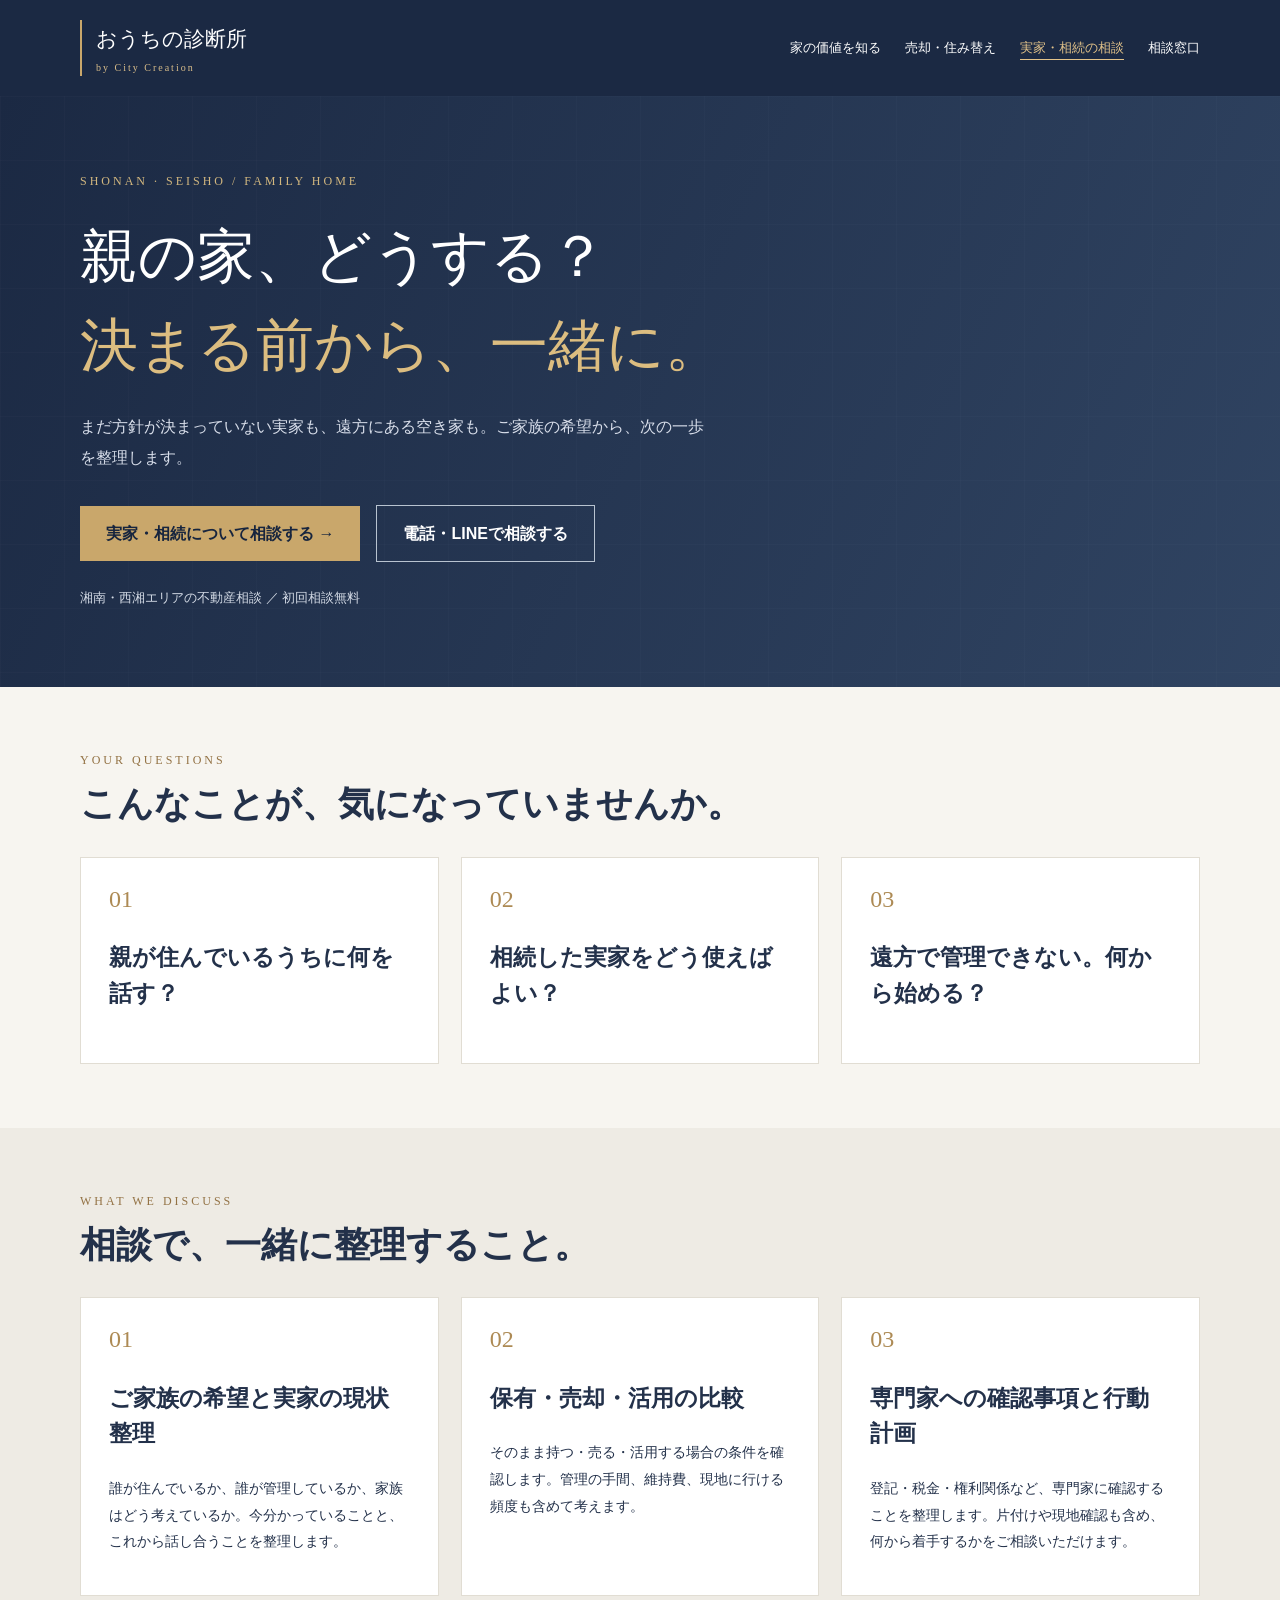
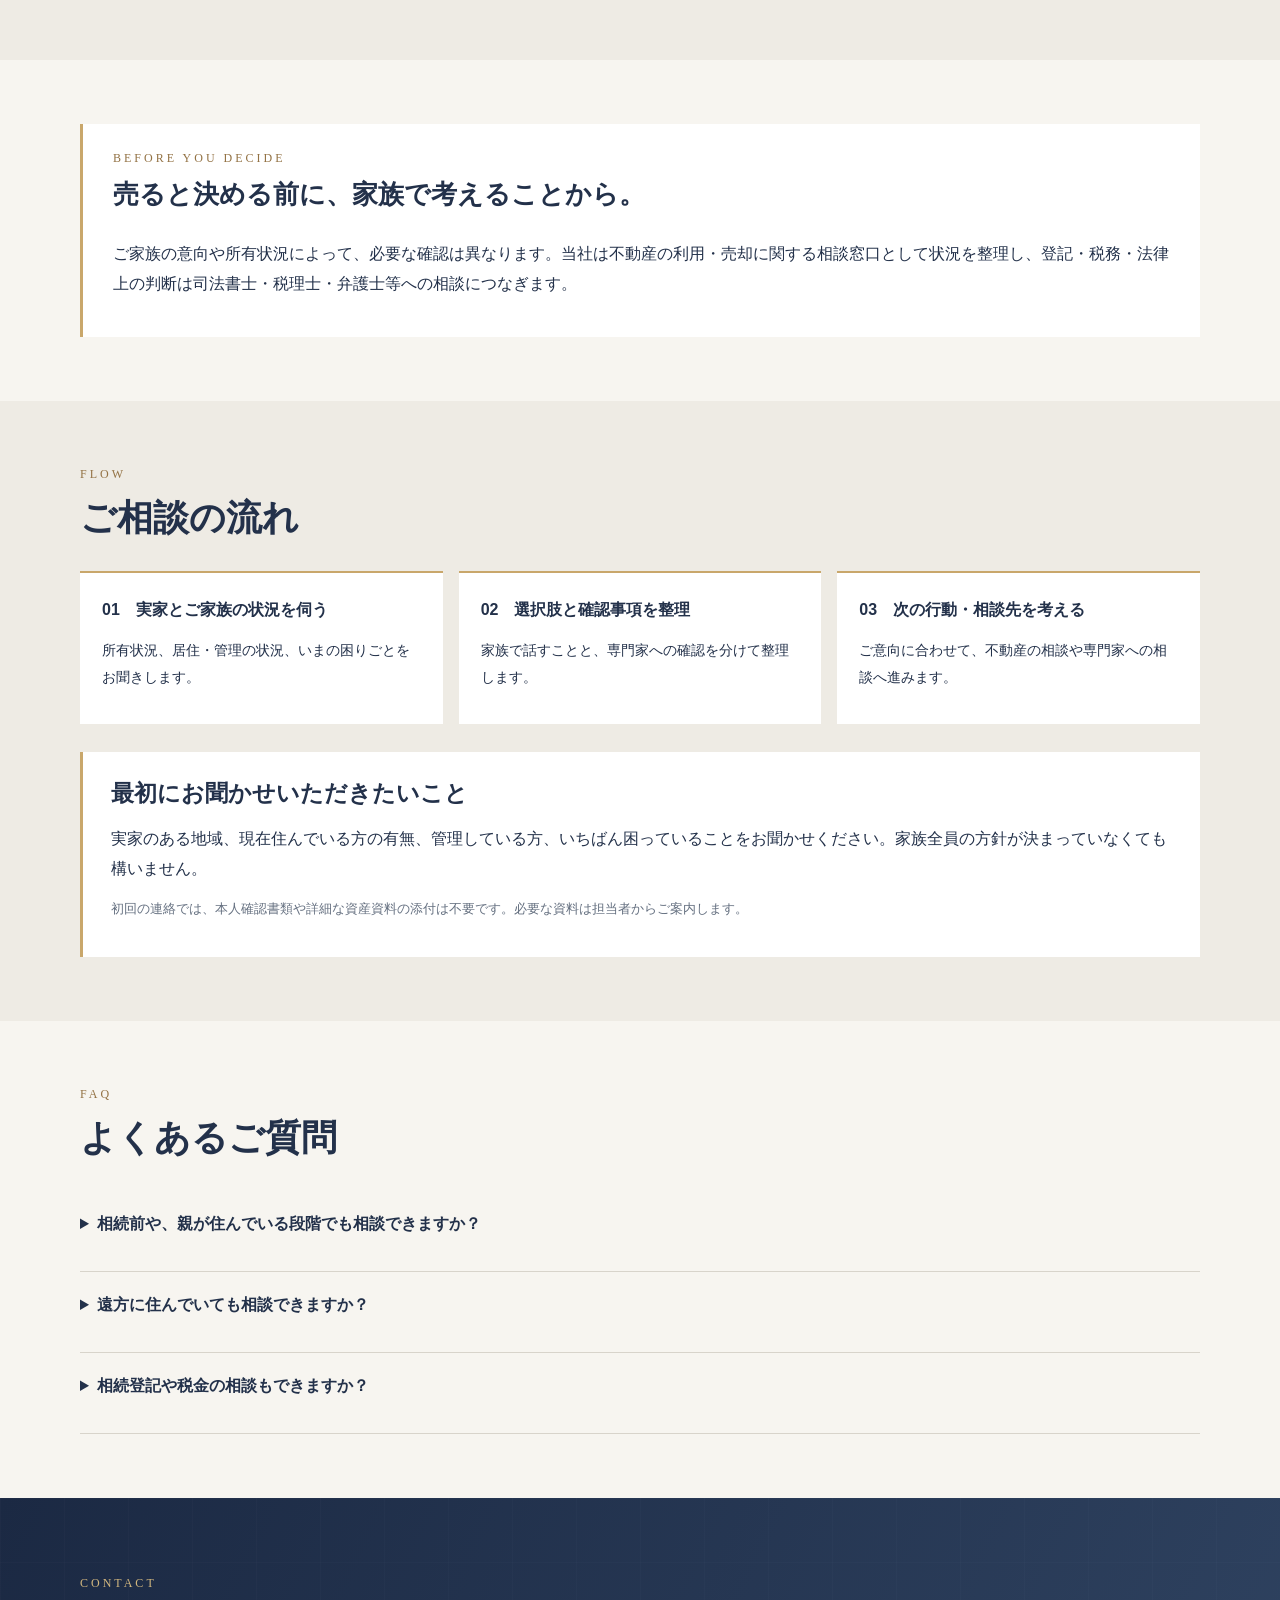
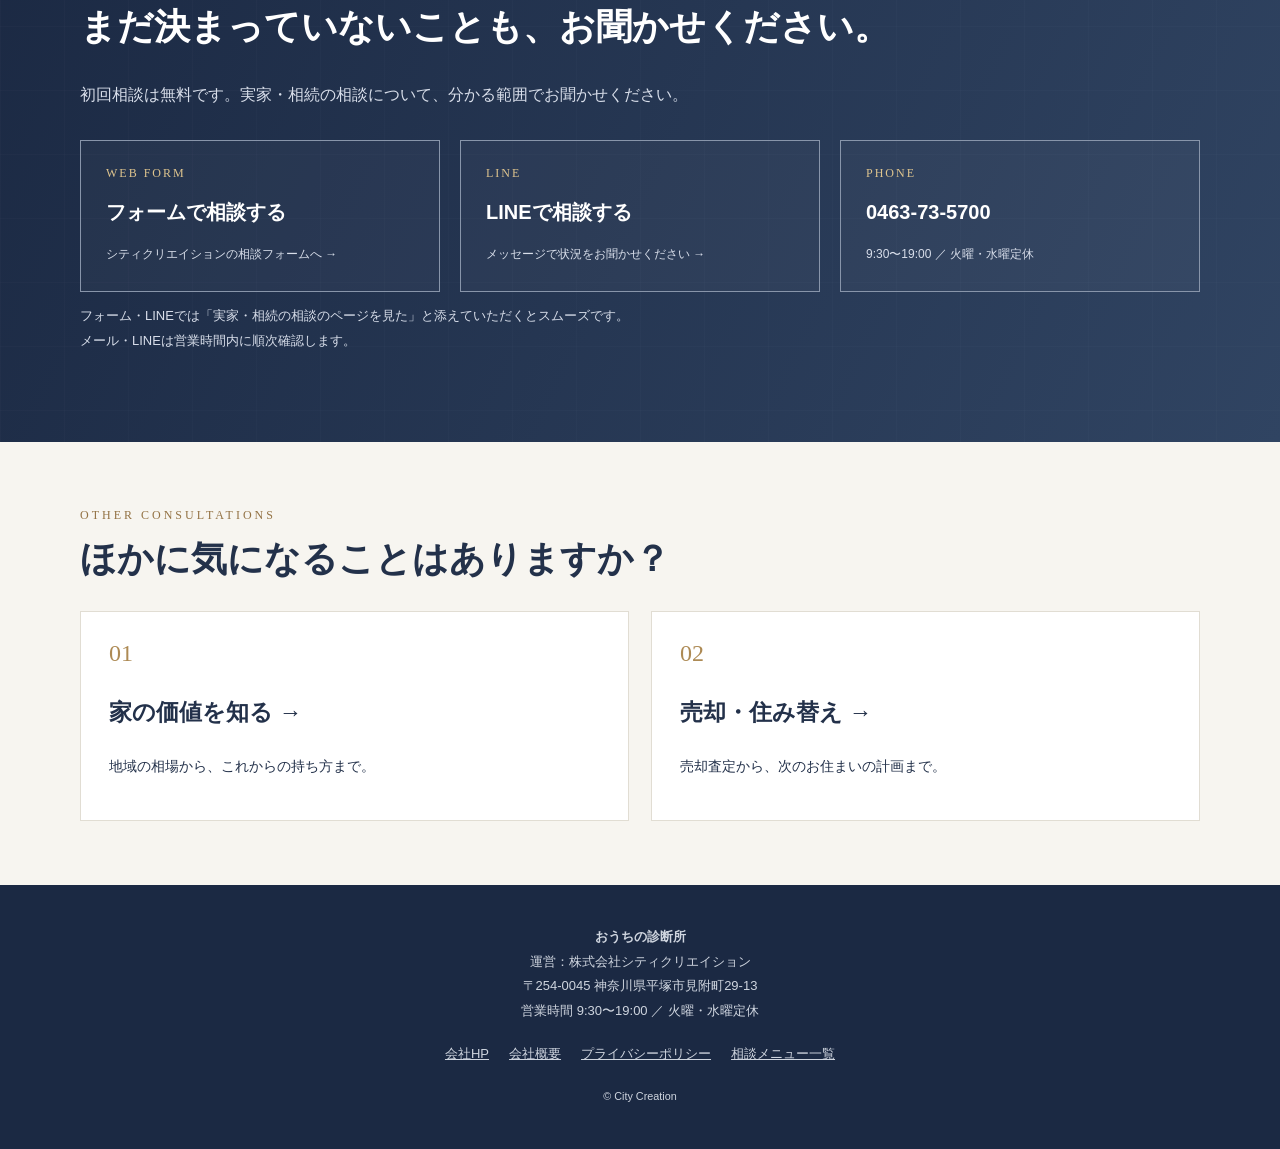
==== family.html @ e23c4dbf "おうちの診断所へ更新：3カテゴリとバナーを追加 トップを総合相談窓口へ変更し、家の価値・売却・実家相談のページを追加。旧売却ページと査定フォームはsale-consultation.htmlに保持し、" ====
<!doctype html><html lang="ja"><head><meta charset="utf-8"><meta name="viewport" content="width=device-width,initial-scale=1"><meta name="description" content="親の家・相続した実家・空き家の相談窓口。売るか決まっていない段階から、家族の希望と次の一歩を整理します。"><meta name="theme-color" content="#1b2943"><title>実家・相続の相談｜おうちの診断所・シティクリエイション</title><link rel="stylesheet" href="style.css"><link rel="stylesheet" href="public.css"><link rel="canonical" href="https://citycreationnet-cloud.github.io/ouchi-shindan/family.html"></head><body><a class="skip" href="#main">本文へ移動</a><header><a class="brand" href="index.html">おうちの診断所<small>by City Creation</small></a><nav aria-label="診断・相談メニュー"><a href="value.html" >家の価値を知る</a><a href="sell.html" >売却・住み替え</a><a href="family.html" aria-current="page">実家・相続の相談</a><a href="#contact">相談窓口</a></nav></header><main id="main"><section class="hero"><div class="wrap"><div class="eyebrow">SHONAN · SEISHO / FAMILY HOME</div><h1>親の家、どうする？<br><span class="gold">決まる前から、一緒に。</span></h1><p>まだ方針が決まっていない実家も、遠方にある空き家も。ご家族の希望から、次の一歩を整理します。</p><div class="actions"><a class="button" href="https://www.city-c.net/contact/">実家・相続について相談する →</a><a class="button outline" href="#contact">電話・LINEで相談する</a></div><div class="hero-note">湘南・西湘エリアの不動産相談 ／ 初回相談無料</div></div></section><section class="section"><div class="wrap"><div class="eyebrow">YOUR QUESTIONS</div><h2>こんなことが、気になっていませんか。</h2><div class="grid"><div class="card"><span class="num">01</span><h3>親が住んでいるうちに何を話す？</h3></div><div class="card"><span class="num">02</span><h3>相続した実家をどう使えばよい？</h3></div><div class="card"><span class="num">03</span><h3>遠方で管理できない。何から始める？</h3></div></div></div></section><section class="section soft"><div class="wrap"><div class="eyebrow">WHAT WE DISCUSS</div><h2>相談で、一緒に整理すること。</h2><div class="grid"><div class="card"><span class="num">01</span><h3>ご家族の希望と実家の現状整理</h3><p>誰が住んでいるか、誰が管理しているか、家族はどう考えているか。今分かっていることと、これから話し合うことを整理します。</p></div><div class="card"><span class="num">02</span><h3>保有・売却・活用の比較</h3><p>そのまま持つ・売る・活用する場合の条件を確認します。管理の手間、維持費、現地に行ける頻度も含めて考えます。</p></div><div class="card"><span class="num">03</span><h3>専門家への確認事項と行動計画</h3><p>登記・税金・権利関係など、専門家に確認することを整理します。片付けや現地確認も含め、何から着手するかをご相談いただけます。</p></div></div></div></section><section class="section"><div class="wrap"><div class="plan"><div class="eyebrow">BEFORE YOU DECIDE</div><h2>売ると決める前に、家族で考えることから。</h2><p>ご家族の意向や所有状況によって、必要な確認は異なります。当社は不動産の利用・売却に関する相談窓口として状況を整理し、登記・税務・法律上の判断は司法書士・税理士・弁護士等への相談につなぎます。</p></div></div></section><section class="section soft"><div class="wrap"><div class="eyebrow">FLOW</div><h2>ご相談の流れ</h2><div class="flow"><div><strong>01　実家とご家族の状況を伺う</strong><p>所有状況、居住・管理の状況、いまの困りごとをお聞きします。</p></div><div><strong>02　選択肢と確認事項を整理</strong><p>家族で話すことと、専門家への確認を分けて整理します。</p></div><div><strong>03　次の行動・相談先を考える</strong><p>ご意向に合わせて、不動産の相談や専門家への相談へ進みます。</p></div></div><div class="prepare"><h3>最初にお聞かせいただきたいこと</h3><p>実家のある地域、現在住んでいる方の有無、管理している方、いちばん困っていることをお聞かせください。家族全員の方針が決まっていなくても構いません。</p><p class="caption">初回の連絡では、本人確認書類や詳細な資産資料の添付は不要です。必要な資料は担当者からご案内します。</p></div></div></section><section class="section faq"><div class="wrap"><div class="eyebrow">FAQ</div><h2>よくあるご質問</h2><details><summary>相続前や、親が住んでいる段階でも相談できますか？</summary><p>はい。将来の住まい方や管理について、ご家族で話し合うための相談も承っています。</p></details><details><summary>遠方に住んでいても相談できますか？</summary><p>まずはフォーム・電話・LINEから状況をお知らせください。現地確認が必要な場合は、その方法や日程を個別に相談します。</p></details><details><summary>相続登記や税金の相談もできますか？</summary><p>お困りごとをお聞きし、必要な専門家への相談事項を整理します。登記申請・税務申告・法律上の判断などは、各専門家が担当します。専門家への依頼費用は別途確認します。</p></details></div></section><section class="section hero" id="contact"><div class="wrap"><div class="eyebrow">CONTACT</div><h2>まだ決まっていないことも、お聞かせください。</h2><p>初回相談は無料です。実家・相続の相談について、分かる範囲でお聞かせください。</p><div class="contact-grid"><a class="contact-card" href="https://www.city-c.net/contact/"><span>WEB FORM</span><strong>フォームで相談する</strong><small>シティクリエイションの相談フォームへ →</small></a><a class="contact-card" href="https://lin.ee/873AqsI"><span>LINE</span><strong>LINEで相談する</strong><small>メッセージで状況をお聞かせください →</small></a><a class="contact-card" href="tel:0463735700"><span>PHONE</span><strong>0463-73-5700</strong><small>9:30〜19:00 ／ 火曜・水曜定休</small></a></div><p class="contact-note">フォーム・LINEでは「実家・相続の相談のページを見た」と添えていただくとスムーズです。<br>メール・LINEは営業時間内に順次確認します。</p></div></section><section class="section"><div class="wrap"><div class="eyebrow">OTHER CONSULTATIONS</div><h2>ほかに気になることはありますか？</h2><div class="related-grid"><a class="card related" href="value.html"><span class="num">01</span><h3>家の価値を知る →</h3><p>地域の相場から、これからの持ち方まで。</p></a><a class="card related" href="sell.html"><span class="num">02</span><h3>売却・住み替え →</h3><p>売却査定から、次のお住まいの計画まで。</p></a></div></div></section></main><footer><strong>おうちの診断所</strong><br>運営：株式会社シティクリエイション<br>〒254-0045 神奈川県平塚市見附町29-13<br>営業時間 9:30〜19:00 ／ 火曜・水曜定休<p><a href="https://www.city-c.net/">会社HP</a><a href="https://www.city-c.net/company/">会社概要</a><a href="https://www.city-c.net/privacy/">プライバシーポリシー</a><a href="index.html">相談メニュー一覧</a></p><small>© City Creation</small></footer></body></html>
---- style.css ----
:root{--navy:#1b2943;--gold:#c9a76b;--paper:#f7f5f0;--ink:#23314a;--muted:#627083}*{box-sizing:border-box}body{margin:0;background:var(--paper);color:var(--ink);font:16px/1.9 'Yu Gothic',Meiryo,sans-serif}a{color:inherit}h1,h2,h3,.brand{font-family:'Yu Mincho','Hiragino Mincho ProN',serif}h1,h2,h3{line-height:1.55}h1{font-size:clamp(30px,4.5vw,58px);font-weight:500;margin:22px 0}h2{font-size:clamp(25px,3vw,36px);margin:8px 0 24px}h3{font-size:23px}p{margin:12px 0}.review{background:#ece5d7;color:#514632;text-align:center;padding:7px 16px;font-size:12px}header{background:var(--navy);color:white;padding:20px max(24px,calc((100% - 1120px)/2));display:flex;justify-content:space-between;align-items:center;gap:22px}header a{text-decoration:none}.brand{border-left:2px solid var(--gold);padding-left:14px;font-size:21px;white-space:nowrap}.brand small{display:block;font:10px/1.6 Georgia;letter-spacing:2px;color:#d9bd8a}nav{display:flex;gap:24px;font-size:13px;flex-wrap:wrap}nav a[aria-current=page]{color:#e3c38a;text-decoration:underline;text-underline-offset:7px}.wrap{width:min(1120px,calc(100% - 48px));margin:auto}.section{padding:64px 0}.eyebrow{font:12px/1.5 Georgia,serif;letter-spacing:3px;color:#937244}.hero{background:linear-gradient(115deg,#1b2943,#304462);color:white;position:relative;overflow:hidden;padding:76px 0}.hero:before{content:'';position:absolute;inset:0;background-image:linear-gradient(#ffffff04 1px,transparent 1px),linear-gradient(90deg,#ffffff04 1px,transparent 1px);background-size:64px 64px;pointer-events:none}.hero .wrap{position:relative}.hero .eyebrow{color:#d2b77f}.hero p{max-width:630px;color:#d8deea}.gold{color:#dcbd80}.button{display:inline-block;padding:14px 26px;background:var(--gold);color:#17253e;text-decoration:none;font-weight:700;margin-top:20px;line-height:1.7}.button.outline{background:transparent;border:1px solid #b8c3d0;color:inherit}.grid{display:grid;grid-template-columns:repeat(3,minmax(0,1fr));gap:22px}.banner{display:block;transition:transform .2s,box-shadow .2s}.banner:hover{transform:translateY(-4px);box-shadow:0 15px 30px #18243a24}.banner img{display:block;width:100%;height:auto}.center{text-align:center}.muted{color:var(--muted)}.card{background:white;border:1px solid #e1ddd3;padding:28px}.card .num{font:24px Georgia;color:#ad8a54}.card p{font-size:14px}.soft{background:#eeebe4}.placeholder{border:1px dashed #b9c0ca;background:#fafafa;padding:22px;text-align:center;color:#6e7787;font-size:13px}.placement{border:1px solid #ddd5c6;background:white;padding:30px;margin-top:30px}.placement .grid{gap:18px}.caption{font-size:13px;color:#657080}.textlink{display:inline-block;margin-top:20px;text-underline-offset:5px}.flow{display:grid;grid-template-columns:repeat(3,1fr);gap:16px}.flow div{padding:22px;border-top:2px solid var(--gold);background:white}.flow strong{display:block}.plan{border-left:3px solid var(--gold);padding:25px 30px;background:white;max-width:850px}.badge{display:inline-block;font-size:12px;background:#ece4d4;color:#6e5531;padding:4px 12px}.map{display:flex;align-items:center;gap:18px;flex-wrap:wrap}.map>div{padding:20px;border:1px solid #d7cbb9;background:white}.map .dest{flex:1;min-width:230px}.map a{display:block}.faq details{border-bottom:1px solid #d8d4cb;padding:18px 0}.faq summary{cursor:pointer;font-weight:700}.faq p{font-size:14px}footer{background:var(--navy);color:#cfd5df;padding:40px 24px;font-size:13px;text-align:center}footer a{margin:0 10px}a:focus-visible,summary:focus-visible{outline:3px solid #b57b22;outline-offset:5px}.tools{display:flex;gap:12px;flex-wrap:wrap;margin:18px 0}.tools a{padding:7px 14px;background:white;border:1px solid #c8bea9;font-size:13px}.back{font-size:13px;padding:16px 0} @media(max-width:760px){header{align-items:flex-start;flex-direction:column;padding:18px 22px;gap:14px}nav{gap:14px;font-size:12px}.wrap{width:calc(100% - 36px)}.hero{padding:45px 0}.grid,.flow{grid-template-columns:1fr}.section{padding:42px 0}.placement{padding:14px}.grid{gap:16px}.card{padding:24px}h1{font-size:28px}.button{width:100%;text-align:center}.review{font-size:11px}.map{display:block}.map>div{margin:12px 0}.map>span{display:block;text-align:center;transform:rotate(90deg)}}
---- public.css ----
.skip{position:absolute;top:-100px;left:12px;z-index:10;background:white;padding:10px}.skip:focus{top:8px}.actions{display:flex;align-items:center;gap:16px;flex-wrap:wrap}.hero-note{margin-top:24px;font-size:13px;color:#d3dae5}.contact-grid{display:grid;grid-template-columns:repeat(3,minmax(0,1fr));gap:20px;margin-top:30px}.contact-card{padding:25px;border:1px solid #8895aa;text-decoration:none;display:flex;flex-direction:column;gap:12px;background:#ffffff08}.contact-card:hover{background:#ffffff14}.contact-card span{font:12px Georgia;letter-spacing:2px;color:#dec48e}.contact-card strong{font-size:20px;color:white}.contact-card small{font-size:12px;color:#d8deea}.hero .contact-note{max-width:none;font-size:13px}.related-grid{display:grid;grid-template-columns:repeat(2,minmax(0,1fr));gap:22px}.related{text-decoration:none}.related:hover{border-color:#b18b4d}.prepare{margin-top:28px;padding:24px 28px;background:white;border-left:3px solid var(--gold)}.prepare h3{margin:0}.plan{max-width:none}.plan h2{font-size:26px}.flow p{font-size:14px}html{scroll-behavior:smooth}section[id]{scroll-margin-top:20px}summary{min-height:44px}footer a{display:inline-block;margin:6px 10px}@media(max-width:760px){.contact-grid,.related-grid{grid-template-columns:1fr}.actions{gap:0;width:100%}.actions .textlink{margin-top:20px}.contact-card{padding:22px}.hero h1{font-size:clamp(23px,7.1vw,28px)}.plan{padding:22px}.plan h2{font-size:23px}nav{row-gap:12px}}@media(prefers-reduced-motion:reduce){html{scroll-behavior:auto}.banner{transition:none}}
/* 横長バナーは１列で可読性を確保 */
#services .grid{grid-template-columns:1fr;gap:24px}#services .banner{max-width:1120px}
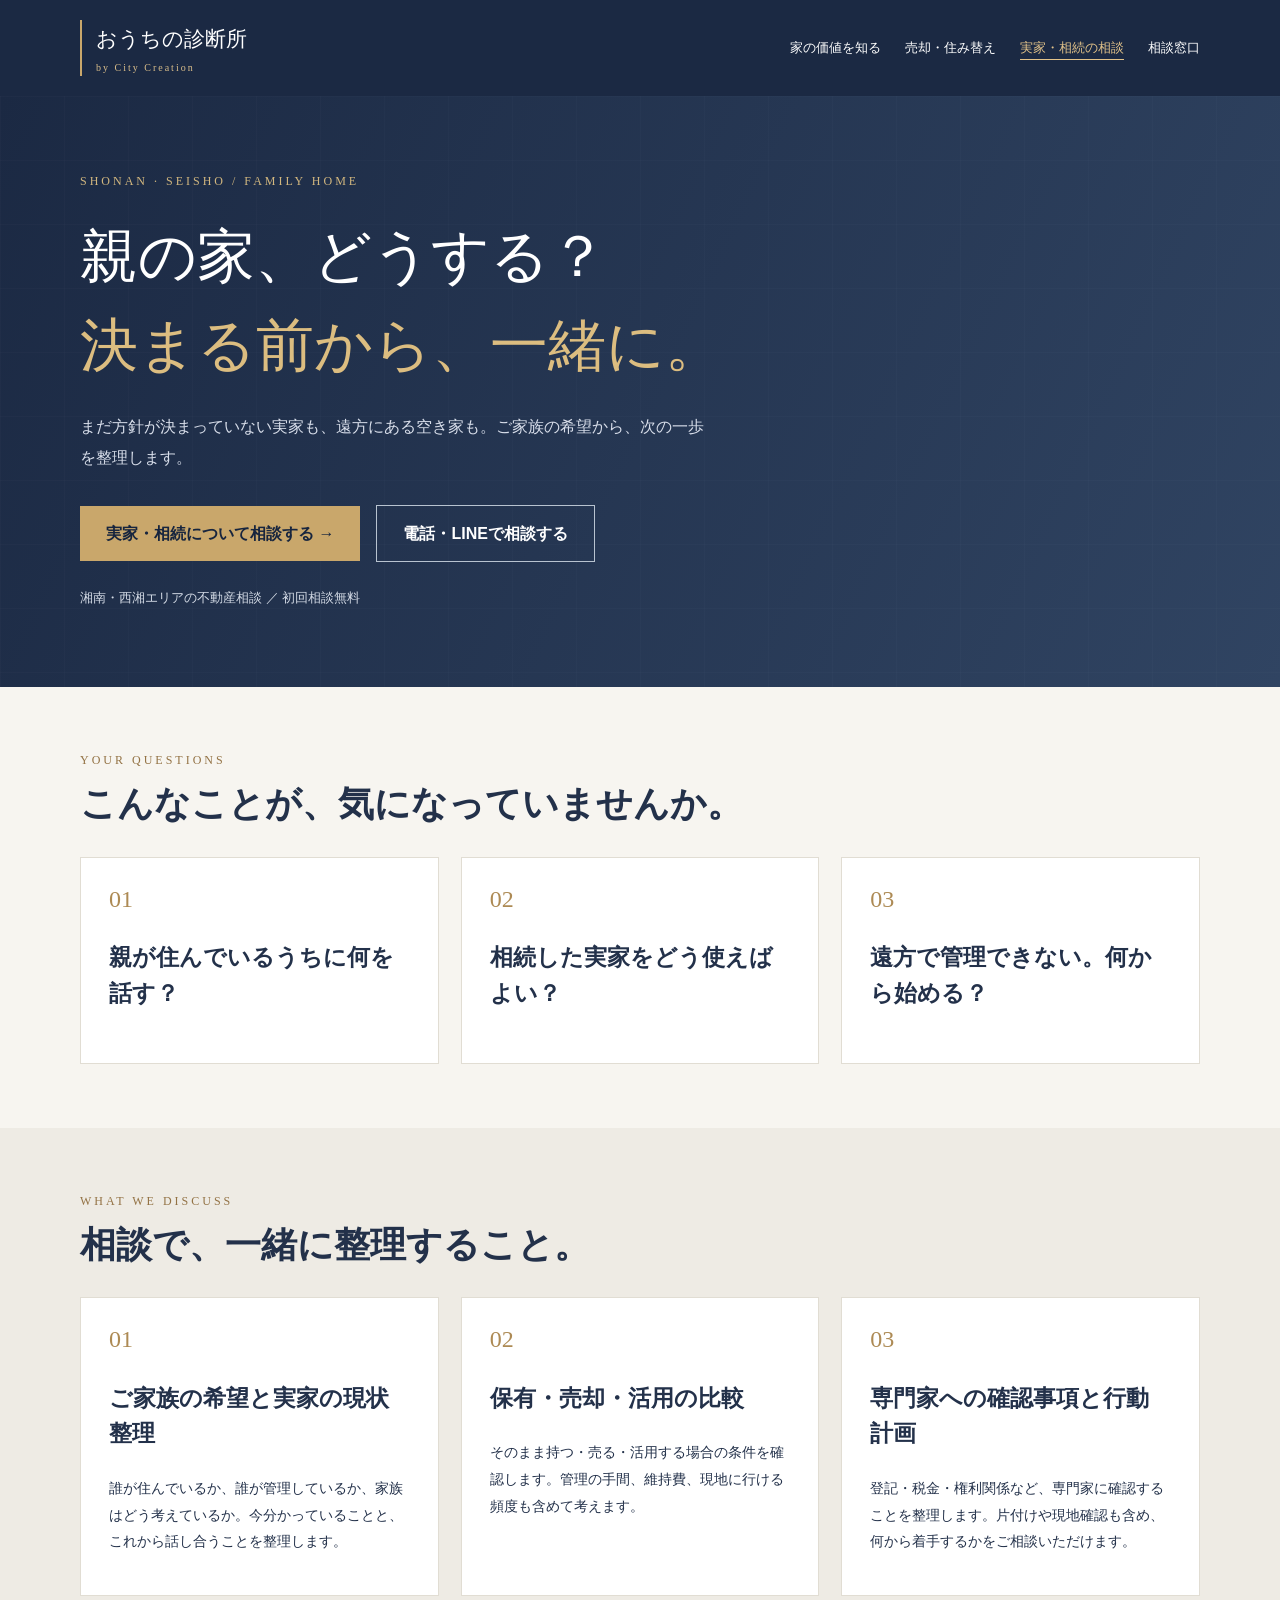
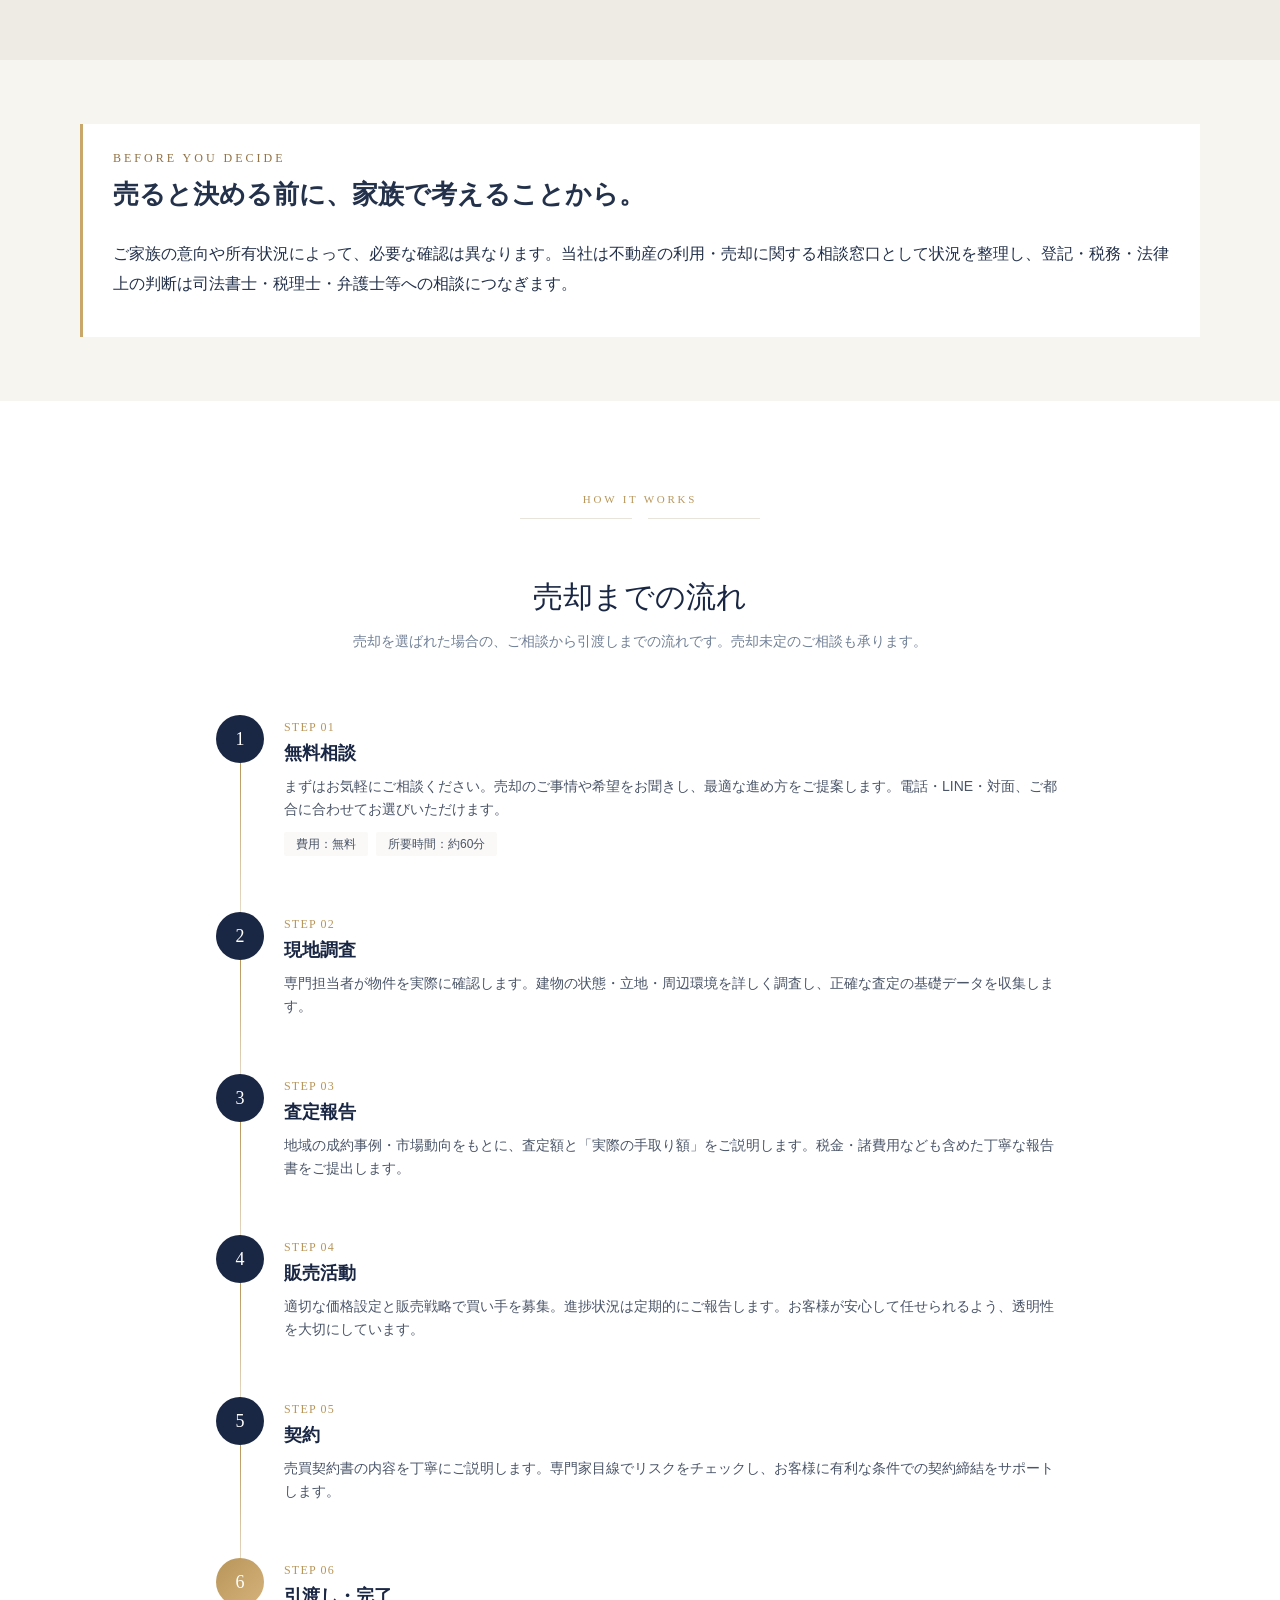
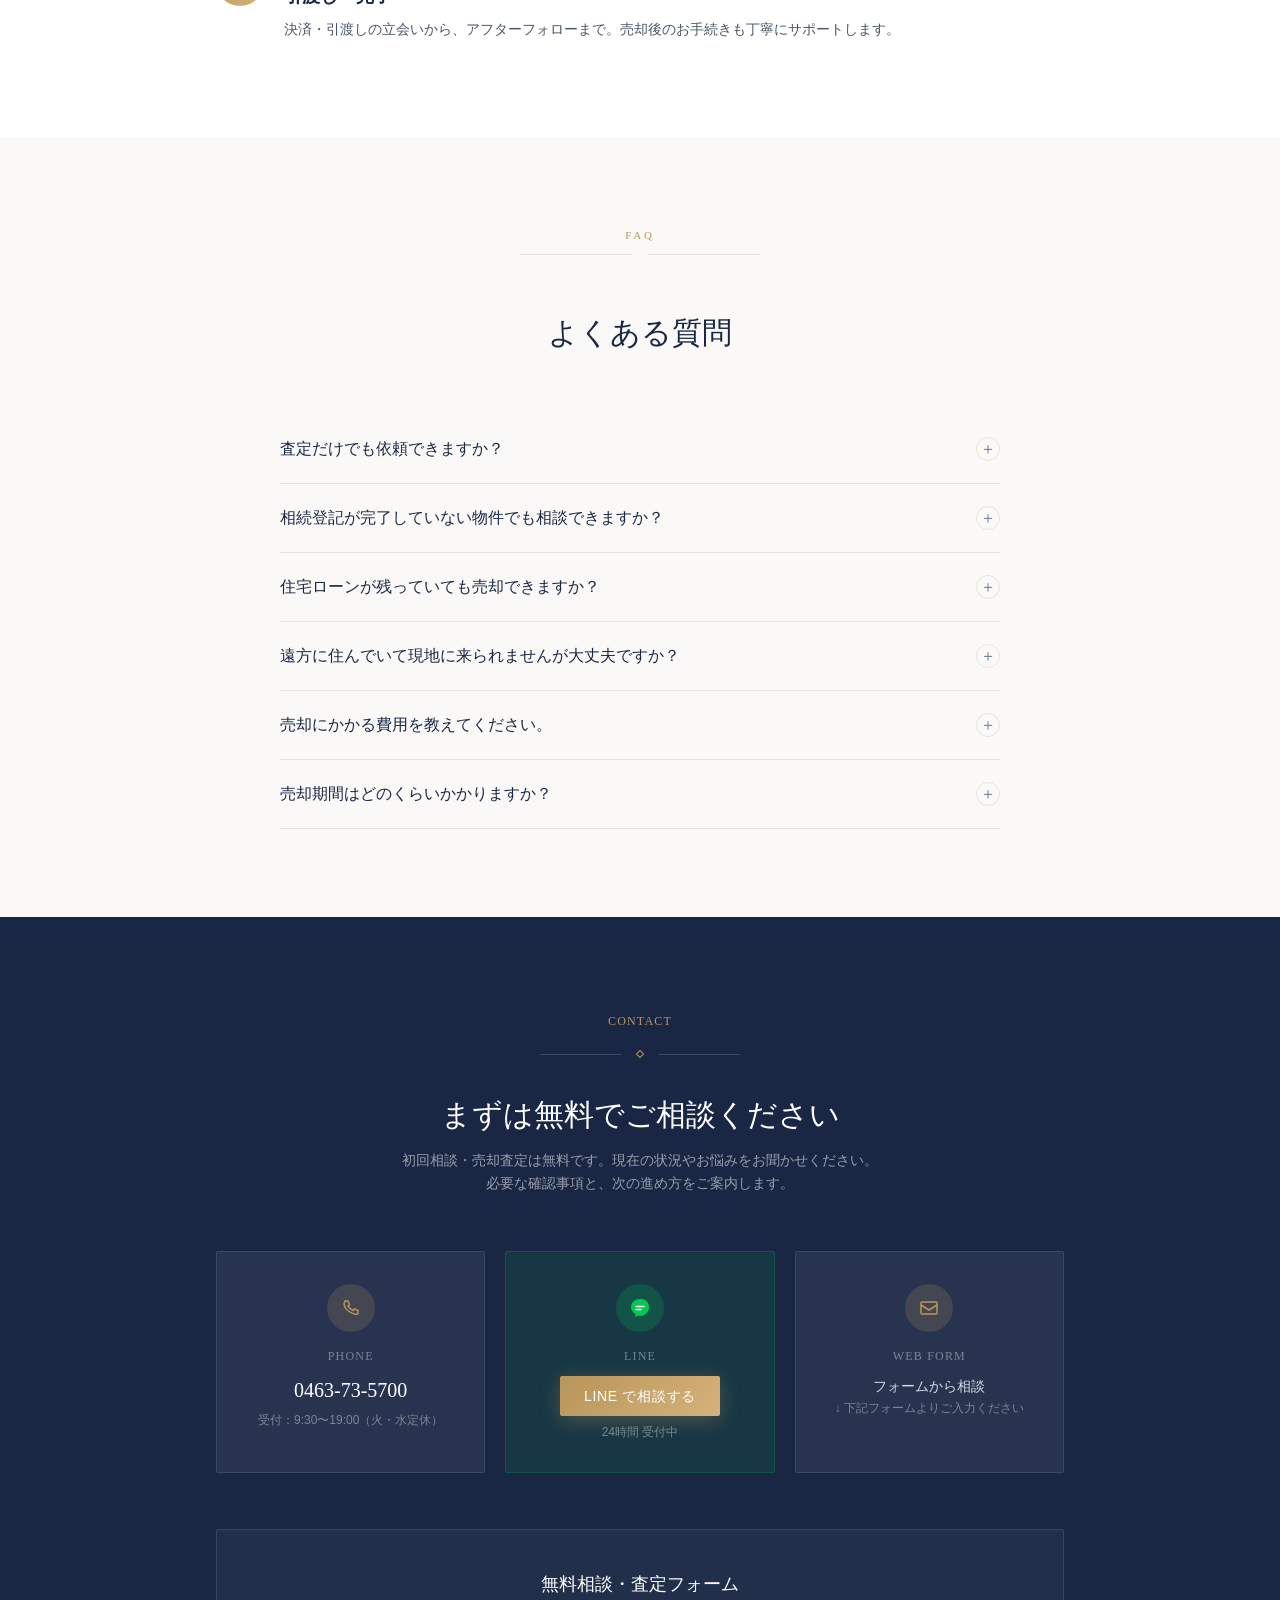
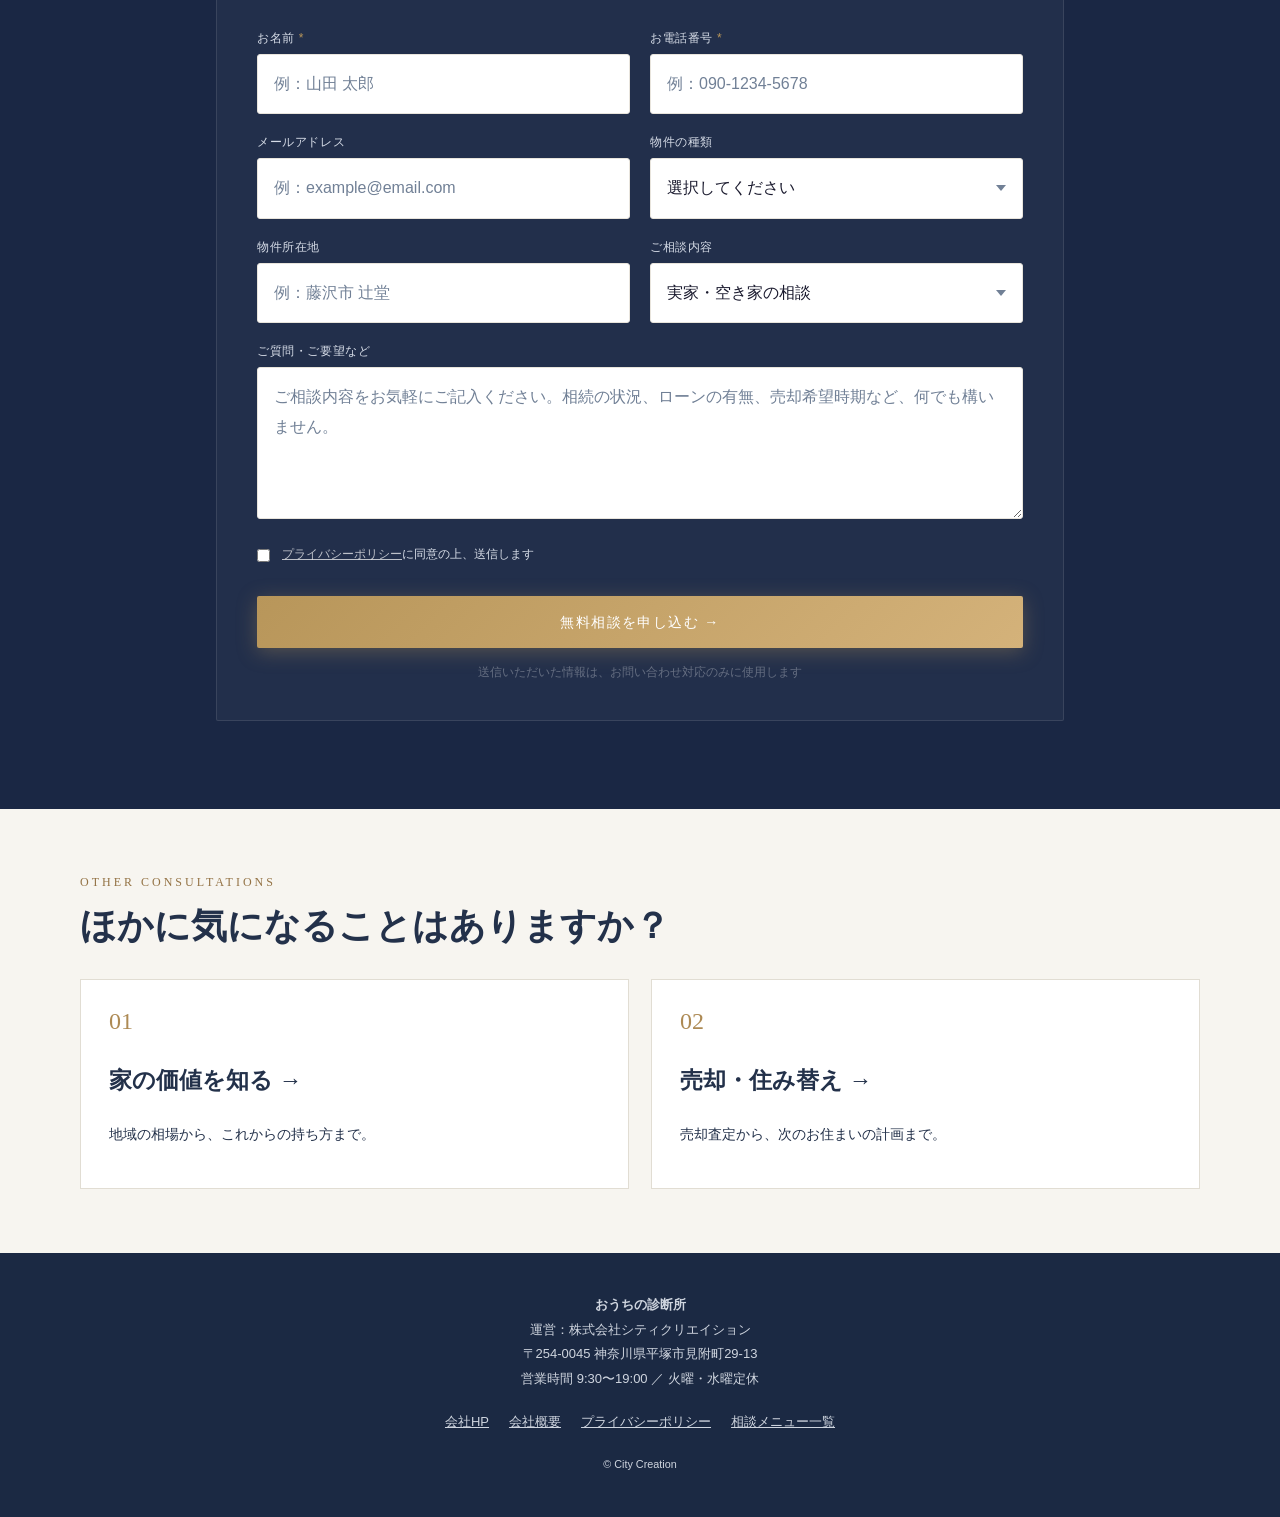
==== commit 97338951: "全ページに動きを追加し、3カテゴリに売却フローと相談フォームを設置" ====
--- a/family.html
+++ b/family.html
@@ -1 +1,290 @@
-<!doctype html><html lang="ja"><head><meta charset="utf-8"><meta name="viewport" content="width=device-width,initial-scale=1"><meta name="description" content="親の家・相続した実家・空き家の相談窓口。売るか決まっていない段階から、家族の希望と次の一歩を整理します。"><meta name="theme-color" content="#1b2943"><title>実家・相続の相談｜おうちの診断所・シティクリエイション</title><link rel="stylesheet" href="style.css"><link rel="stylesheet" href="public.css"><link rel="canonical" href="https://citycreationnet-cloud.github.io/ouchi-shindan/family.html"></head><body><a class="skip" href="#main">本文へ移動</a><header><a class="brand" href="index.html">おうちの診断所<small>by City Creation</small></a><nav aria-label="診断・相談メニュー"><a href="value.html" >家の価値を知る</a><a href="sell.html" >売却・住み替え</a><a href="family.html" aria-current="page">実家・相続の相談</a><a href="#contact">相談窓口</a></nav></header><main id="main"><section class="hero"><div class="wrap"><div class="eyebrow">SHONAN · SEISHO / FAMILY HOME</div><h1>親の家、どうする？<br><span class="gold">決まる前から、一緒に。</span></h1><p>まだ方針が決まっていない実家も、遠方にある空き家も。ご家族の希望から、次の一歩を整理します。</p><div class="actions"><a class="button" href="https://www.city-c.net/contact/">実家・相続について相談する →</a><a class="button outline" href="#contact">電話・LINEで相談する</a></div><div class="hero-note">湘南・西湘エリアの不動産相談 ／ 初回相談無料</div></div></section><section class="section"><div class="wrap"><div class="eyebrow">YOUR QUESTIONS</div><h2>こんなことが、気になっていませんか。</h2><div class="grid"><div class="card"><span class="num">01</span><h3>親が住んでいるうちに何を話す？</h3></div><div class="card"><span class="num">02</span><h3>相続した実家をどう使えばよい？</h3></div><div class="card"><span class="num">03</span><h3>遠方で管理できない。何から始める？</h3></div></div></div></section><section class="section soft"><div class="wrap"><div class="eyebrow">WHAT WE DISCUSS</div><h2>相談で、一緒に整理すること。</h2><div class="grid"><div class="card"><span class="num">01</span><h3>ご家族の希望と実家の現状整理</h3><p>誰が住んでいるか、誰が管理しているか、家族はどう考えているか。今分かっていることと、これから話し合うことを整理します。</p></div><div class="card"><span class="num">02</span><h3>保有・売却・活用の比較</h3><p>そのまま持つ・売る・活用する場合の条件を確認します。管理の手間、維持費、現地に行ける頻度も含めて考えます。</p></div><div class="card"><span class="num">03</span><h3>専門家への確認事項と行動計画</h3><p>登記・税金・権利関係など、専門家に確認することを整理します。片付けや現地確認も含め、何から着手するかをご相談いただけます。</p></div></div></div></section><section class="section"><div class="wrap"><div class="plan"><div class="eyebrow">BEFORE YOU DECIDE</div><h2>売ると決める前に、家族で考えることから。</h2><p>ご家族の意向や所有状況によって、必要な確認は異なります。当社は不動産の利用・売却に関する相談窓口として状況を整理し、登記・税務・法律上の判断は司法書士・税理士・弁護士等への相談につなぎます。</p></div></div></section><section class="section soft"><div class="wrap"><div class="eyebrow">FLOW</div><h2>ご相談の流れ</h2><div class="flow"><div><strong>01　実家とご家族の状況を伺う</strong><p>所有状況、居住・管理の状況、いまの困りごとをお聞きします。</p></div><div><strong>02　選択肢と確認事項を整理</strong><p>家族で話すことと、専門家への確認を分けて整理します。</p></div><div><strong>03　次の行動・相談先を考える</strong><p>ご意向に合わせて、不動産の相談や専門家への相談へ進みます。</p></div></div><div class="prepare"><h3>最初にお聞かせいただきたいこと</h3><p>実家のある地域、現在住んでいる方の有無、管理している方、いちばん困っていることをお聞かせください。家族全員の方針が決まっていなくても構いません。</p><p class="caption">初回の連絡では、本人確認書類や詳細な資産資料の添付は不要です。必要な資料は担当者からご案内します。</p></div></div></section><section class="section faq"><div class="wrap"><div class="eyebrow">FAQ</div><h2>よくあるご質問</h2><details><summary>相続前や、親が住んでいる段階でも相談できますか？</summary><p>はい。将来の住まい方や管理について、ご家族で話し合うための相談も承っています。</p></details><details><summary>遠方に住んでいても相談できますか？</summary><p>まずはフォーム・電話・LINEから状況をお知らせください。現地確認が必要な場合は、その方法や日程を個別に相談します。</p></details><details><summary>相続登記や税金の相談もできますか？</summary><p>お困りごとをお聞きし、必要な専門家への相談事項を整理します。登記申請・税務申告・法律上の判断などは、各専門家が担当します。専門家への依頼費用は別途確認します。</p></details></div></section><section class="section hero" id="contact"><div class="wrap"><div class="eyebrow">CONTACT</div><h2>まだ決まっていないことも、お聞かせください。</h2><p>初回相談は無料です。実家・相続の相談について、分かる範囲でお聞かせください。</p><div class="contact-grid"><a class="contact-card" href="https://www.city-c.net/contact/"><span>WEB FORM</span><strong>フォームで相談する</strong><small>シティクリエイションの相談フォームへ →</small></a><a class="contact-card" href="https://lin.ee/873AqsI"><span>LINE</span><strong>LINEで相談する</strong><small>メッセージで状況をお聞かせください →</small></a><a class="contact-card" href="tel:0463735700"><span>PHONE</span><strong>0463-73-5700</strong><small>9:30〜19:00 ／ 火曜・水曜定休</small></a></div><p class="contact-note">フォーム・LINEでは「実家・相続の相談のページを見た」と添えていただくとスムーズです。<br>メール・LINEは営業時間内に順次確認します。</p></div></section><section class="section"><div class="wrap"><div class="eyebrow">OTHER CONSULTATIONS</div><h2>ほかに気になることはありますか？</h2><div class="related-grid"><a class="card related" href="value.html"><span class="num">01</span><h3>家の価値を知る →</h3><p>地域の相場から、これからの持ち方まで。</p></a><a class="card related" href="sell.html"><span class="num">02</span><h3>売却・住み替え →</h3><p>売却査定から、次のお住まいの計画まで。</p></a></div></div></section></main><footer><strong>おうちの診断所</strong><br>運営：株式会社シティクリエイション<br>〒254-0045 神奈川県平塚市見附町29-13<br>営業時間 9:30〜19:00 ／ 火曜・水曜定休<p><a href="https://www.city-c.net/">会社HP</a><a href="https://www.city-c.net/company/">会社概要</a><a href="https://www.city-c.net/privacy/">プライバシーポリシー</a><a href="index.html">相談メニュー一覧</a></p><small>© City Creation</small></footer></body></html>
+<!doctype html><html lang="ja"><head><meta charset="utf-8"><meta name="viewport" content="width=device-width,initial-scale=1"><meta name="description" content="親の家・相続した実家・空き家の相談窓口。売るか決まっていない段階から、家族の希望と次の一歩を整理します。"><meta name="theme-color" content="#1b2943"><title>実家・相続の相談｜おうちの診断所・シティクリエイション</title><link rel="stylesheet" href="style.css"><link rel="stylesheet" href="public.css"><link rel="canonical" href="https://citycreationnet-cloud.github.io/ouchi-shindan/family.html"><link rel="stylesheet" href="motion.css"><link rel="stylesheet" href="consultation.css"></head><body><a class="skip" href="#main">本文へ移動</a><header><a class="brand" href="index.html">おうちの診断所<small>by City Creation</small></a><nav aria-label="診断・相談メニュー"><a href="value.html" >家の価値を知る</a><a href="sell.html" >売却・住み替え</a><a href="family.html" aria-current="page">実家・相続の相談</a><a href="#contact">相談窓口</a></nav></header><main id="main"><section class="hero"><div class="wrap"><div class="eyebrow">SHONAN · SEISHO / FAMILY HOME</div><h1>親の家、どうする？<br><span class="gold">決まる前から、一緒に。</span></h1><p>まだ方針が決まっていない実家も、遠方にある空き家も。ご家族の希望から、次の一歩を整理します。</p><div class="actions"><a class="button" href="#contact">実家・相続について相談する →</a><a class="button outline" href="#contact">電話・LINEで相談する</a></div><div class="hero-note">湘南・西湘エリアの不動産相談 ／ 初回相談無料</div></div></section><section class="section"><div class="wrap"><div class="eyebrow">YOUR QUESTIONS</div><h2>こんなことが、気になっていませんか。</h2><div class="grid"><div class="card"><span class="num">01</span><h3>親が住んでいるうちに何を話す？</h3></div><div class="card"><span class="num">02</span><h3>相続した実家をどう使えばよい？</h3></div><div class="card"><span class="num">03</span><h3>遠方で管理できない。何から始める？</h3></div></div></div></section><section class="section soft"><div class="wrap"><div class="eyebrow">WHAT WE DISCUSS</div><h2>相談で、一緒に整理すること。</h2><div class="grid"><div class="card"><span class="num">01</span><h3>ご家族の希望と実家の現状整理</h3><p>誰が住んでいるか、誰が管理しているか、家族はどう考えているか。今分かっていることと、これから話し合うことを整理します。</p></div><div class="card"><span class="num">02</span><h3>保有・売却・活用の比較</h3><p>そのまま持つ・売る・活用する場合の条件を確認します。管理の手間、維持費、現地に行ける頻度も含めて考えます。</p></div><div class="card"><span class="num">03</span><h3>専門家への確認事項と行動計画</h3><p>登記・税金・権利関係など、専門家に確認することを整理します。片付けや現地確認も含め、何から着手するかをご相談いただけます。</p></div></div></div></section><section class="section"><div class="wrap"><div class="plan"><div class="eyebrow">BEFORE YOU DECIDE</div><h2>売ると決める前に、家族で考えることから。</h2><p>ご家族の意向や所有状況によって、必要な確認は異なります。当社は不動産の利用・売却に関する相談窓口として状況を整理し、登記・税務・法律上の判断は司法書士・税理士・弁護士等への相談につなぎます。</p></div></div></section><div class="legacy"><section class="section-pad" style="background:white;" id="flow">
+  <div class="max-w-4xl mx-auto px-6">
+    
+    <div class="text-center mb-16 animate-on-scroll">
+      <span class="section-label">HOW IT WORKS</span>
+      <div class="ornament-divider"></div>
+      <h2 class="font-serif text-2xl md:text-3xl" style="color:var(--navy);">売却までの流れ</h2>
+      <p class="text-sm mt-4" style="color:var(--text-light);">売却を選ばれた場合の、ご相談から引渡しまでの流れです。売却未定のご相談も承ります。</p>
+    </div>
+
+    <div class="flex flex-col gap-0">
+      
+      <div class="step-item pb-12 relative animate-on-scroll delay-1 visible">
+        <div class="step-line"></div>
+        <div class="step-num">1</div>
+        <div class="pt-1 pb-2 flex-1">
+          <div class="font-en text-xs tracking-widest mb-1" style="color:var(--gold);">STEP 01</div>
+          <h3 class="font-serif text-lg font-semibold mb-2" style="color:var(--navy);">無料相談</h3>
+          <p class="text-sm leading-relaxed" style="color:var(--text-mid);">まずはお気軽にご相談ください。売却のご事情や希望をお聞きし、最適な進め方をご提案します。電話・LINE・対面、ご都合に合わせてお選びいただけます。</p>
+          <div class="mt-3 flex flex-wrap gap-2">
+            <span class="inline-block text-xs px-3 py-1 rounded-sm" style="background:var(--cream);color:var(--text-mid);">費用：無料</span>
+            <span class="inline-block text-xs px-3 py-1 rounded-sm" style="background:var(--cream);color:var(--text-mid);">所要時間：約60分</span>
+          </div>
+        </div>
+      </div>
+
+      <div class="step-item pb-12 relative animate-on-scroll delay-2 visible">
+        <div class="step-line"></div>
+        <div class="step-num">2</div>
+        <div class="pt-1 pb-2 flex-1">
+          <div class="font-en text-xs tracking-widest mb-1" style="color:var(--gold);">STEP 02</div>
+          <h3 class="font-serif text-lg font-semibold mb-2" style="color:var(--navy);">現地調査</h3>
+          <p class="text-sm leading-relaxed" style="color:var(--text-mid);">専門担当者が物件を実際に確認します。建物の状態・立地・周辺環境を詳しく調査し、正確な査定の基礎データを収集します。</p>
+        </div>
+      </div>
+
+      <div class="step-item pb-12 relative animate-on-scroll delay-3 visible">
+        <div class="step-line"></div>
+        <div class="step-num">3</div>
+        <div class="pt-1 pb-2 flex-1">
+          <div class="font-en text-xs tracking-widest mb-1" style="color:var(--gold);">STEP 03</div>
+          <h3 class="font-serif text-lg font-semibold mb-2" style="color:var(--navy);">査定報告</h3>
+          <p class="text-sm leading-relaxed" style="color:var(--text-mid);">地域の成約事例・市場動向をもとに、査定額と「実際の手取り額」をご説明します。税金・諸費用なども含めた丁寧な報告書をご提出します。</p>
+        </div>
+      </div>
+
+      <div class="step-item pb-12 relative animate-on-scroll delay-4 visible">
+        <div class="step-line"></div>
+        <div class="step-num">4</div>
+        <div class="pt-1 pb-2 flex-1">
+          <div class="font-en text-xs tracking-widest mb-1" style="color:var(--gold);">STEP 04</div>
+          <h3 class="font-serif text-lg font-semibold mb-2" style="color:var(--navy);">販売活動</h3>
+          <p class="text-sm leading-relaxed" style="color:var(--text-mid);">適切な価格設定と販売戦略で買い手を募集。進捗状況は定期的にご報告します。お客様が安心して任せられるよう、透明性を大切にしています。</p>
+        </div>
+      </div>
+
+      <div class="step-item pb-12 relative animate-on-scroll delay-5 visible">
+        <div class="step-line"></div>
+        <div class="step-num">5</div>
+        <div class="pt-1 pb-2 flex-1">
+          <div class="font-en text-xs tracking-widest mb-1" style="color:var(--gold);">STEP 05</div>
+          <h3 class="font-serif text-lg font-semibold mb-2" style="color:var(--navy);">契約</h3>
+          <p class="text-sm leading-relaxed" style="color:var(--text-mid);">売買契約書の内容を丁寧にご説明します。専門家目線でリスクをチェックし、お客様に有利な条件での契約締結をサポートします。</p>
+        </div>
+      </div>
+
+      <div class="step-item animate-on-scroll delay-1 visible">
+        <div class="step-num" style="background:linear-gradient(135deg,var(--gold),var(--gold-light));">6</div>
+        <div class="pt-1 pb-2 flex-1">
+          <div class="font-en text-xs tracking-widest mb-1" style="color:var(--gold);">STEP 06</div>
+          <h3 class="font-serif text-lg font-semibold mb-2" style="color:var(--navy);">引渡し・完了</h3>
+          <p class="text-sm leading-relaxed" style="color:var(--text-mid);">決済・引渡しの立会いから、アフターフォローまで。売却後のお手続きも丁寧にサポートします。</p>
+        </div>
+      </div>
+
+    </div>
+  </div>
+</section>
+
+<!-- ========== FAQ ========== -->
+<section class="section-pad bg-cream" id="faq">
+  <div class="max-w-3xl mx-auto px-6">
+    
+    <div class="text-center mb-16 animate-on-scroll">
+      <span class="section-label">FAQ</span>
+      <div class="ornament-divider"></div>
+      <h2 class="font-serif text-2xl md:text-3xl" style="color:var(--navy);">よくある質問</h2>
+    </div>
+
+    <div class="animate-on-scroll">
+      
+      <div class="faq-item">
+        <div class="faq-question" onclick="toggleFaq(this)">
+          <span class="font-medium text-sm md:text-base pr-4" style="color:var(--navy);">査定だけでも依頼できますか？</span>
+          <span class="faq-icon">＋</span>
+        </div>
+        <div class="faq-answer">
+          もちろんです。査定・ご相談は完全無料で、売却の義務も一切ありません。まず「いくらで売れるのか知りたい」というご希望だけでもお気軽にお問い合わせください。
+        </div>
+      </div>
+
+      <div class="faq-item">
+        <div class="faq-question" onclick="toggleFaq(this)">
+          <span class="font-medium text-sm md:text-base pr-4" style="color:var(--navy);">相続登記が完了していない物件でも相談できますか？</span>
+          <span class="faq-icon">＋</span>
+        </div>
+        <div class="faq-answer">
+          はい、対応しております。相続登記の前段階からご相談いただけます。司法書士・税理士と連携して、相続手続き全体をサポートしますので、まずはご相談ください。
+        </div>
+      </div>
+
+      <div class="faq-item">
+        <div class="faq-question" onclick="toggleFaq(this)">
+          <span class="font-medium text-sm md:text-base pr-4" style="color:var(--navy);">住宅ローンが残っていても売却できますか？</span>
+          <span class="faq-icon">＋</span>
+        </div>
+        <div class="faq-answer">
+          可能です。売却代金でローンを完済する「オーバーローン」「アンダーローン」いずれのケースも対応しています。金融機関との調整もサポートしますので、ご安心ください。
+        </div>
+      </div>
+
+      <div class="faq-item">
+        <div class="faq-question" onclick="toggleFaq(this)">
+          <span class="font-medium text-sm md:text-base pr-4" style="color:var(--navy);">遠方に住んでいて現地に来られませんが大丈夫ですか？</span>
+          <span class="faq-icon">＋</span>
+        </div>
+        <div class="faq-answer">
+          問題ございません。相談はオンライン・電話・LINEでも対応しています。書類のやりとりも郵送やオンラインで完結できるケースがほとんどです。
+        </div>
+      </div>
+
+      <div class="faq-item">
+        <div class="faq-question" onclick="toggleFaq(this)">
+          <span class="font-medium text-sm md:text-base pr-4" style="color:var(--navy);">売却にかかる費用を教えてください。</span>
+          <span class="faq-icon">＋</span>
+        </div>
+        <div class="faq-answer">
+          査定・相談は完全無料です。売却成立時には仲介手数料（法定上限：売却額×3%＋6万円＋消費税）が発生しますが、売却前に必ず詳しくご説明します。隠れた費用は一切ありません。
+        </div>
+      </div>
+
+      <div class="faq-item">
+        <div class="faq-question" onclick="toggleFaq(this)">
+          <span class="font-medium text-sm md:text-base pr-4" style="color:var(--navy);">売却期間はどのくらいかかりますか？</span>
+          <span class="faq-icon">＋</span>
+        </div>
+        <div class="faq-answer">
+          物件の種類・価格・エリアによって異なりますが、一般的には3〜6ヶ月程度が目安です。当社では地域密着の強みを活かし、平均42日という実績があります（2024年実績）。
+        </div>
+      </div>
+
+    </div>
+
+  </div>
+</section>
+
+<!-- ========== CONTACT (Final CTA) ========== -->
+<section class="section-pad" style="background:var(--navy);" id="contact">
+  <div class="max-w-4xl mx-auto px-6">
+    
+    <div class="text-center mb-14 animate-on-scroll">
+      <span class="font-en text-xs tracking-widest" style="color:var(--gold);">CONTACT</span>
+      <div style="display:flex;align-items:center;gap:16px;max-width:200px;margin:16px auto 0;" class="mb-12">
+        <div style="flex:1;height:1px;background:rgba(255,255,255,0.15);"></div>
+        <div style="width:6px;height:6px;border:1px solid var(--gold);transform:rotate(45deg);"></div>
+        <div style="flex:1;height:1px;background:rgba(255,255,255,0.15);"></div>
+      </div>
+      <h2 class="font-serif text-2xl md:text-3xl text-white mt-10 mb-4">まずは無料でご相談ください</h2>
+      <p class="text-sm leading-relaxed" style="color:rgba(255,255,255,0.55);">初回相談・売却査定は無料です。現在の状況やお悩みをお聞かせください。<br class="hidden md:block">必要な確認事項と、次の進め方をご案内します。</p>
+    </div>
+
+    <!-- Contact methods -->
+    <div class="grid grid-cols-1 md:grid-cols-3 gap-5 mb-14 animate-on-scroll">
+      
+      <!-- Phone -->
+      <div class="text-center p-8 rounded-sm" style="background:rgba(255,255,255,0.06);border:1px solid rgba(255,255,255,0.1);">
+        <div class="w-12 h-12 rounded-full flex items-center justify-center mx-auto mb-4" style="background:rgba(184,150,90,0.2);">
+          <svg width="20" height="20" viewBox="0 0 20 20" fill="none"><path d="M4 3h3l1.5 3.5L7 8c1 1.5 3 3.5 5 4.5l1.5-1.5L17 12.5V15.5C16 18 4 14 3 6L4 3z" stroke="#b8965a" stroke-width="1.5" fill="none"></path></svg>
+        </div>
+        <div class="font-en text-xs tracking-widest mb-3" style="color:rgba(255,255,255,0.4);">PHONE</div>
+        <a href="tel:0463-73-5700" class="font-serif text-xl text-white font-medium hover:text-yellow-300 transition-colors block">0463-73-5700</a>
+        <p class="text-xs mt-2" style="color:rgba(255,255,255,0.4);">受付：9:30〜19:00（火・水定休）</p>
+      </div>
+
+      <!-- LINE -->
+      <div class="text-center p-8 rounded-sm" style="background:rgba(6,199,85,0.1);border:1px solid rgba(6,199,85,0.2);">
+        <div class="w-12 h-12 rounded-full flex items-center justify-center mx-auto mb-4" style="background:rgba(6,199,85,0.2);">
+          <svg width="22" height="22" viewBox="0 0 22 22" fill="none"><path d="M11 2C6 2 2 5.6 2 10c0 3 1.8 5.6 4.5 7.2L6 20l3-1.5C9.6 18.8 10.3 19 11 19c5 0 9-3.6 9-9s-4-8-9-8z" fill="#06C755"></path><path d="M7 9.5h8M7 12.5h5" stroke="white" stroke-width="1.5" stroke-linecap="round"></path></svg>
+        </div>
+        <div class="font-en text-xs tracking-widest mb-3" style="color:rgba(255,255,255,0.4);">LINE</div>
+        <a href="https://lin.ee/873AqsI" target="_blank" rel="noopener" class="inline-block btn-primary px-6 py-2.5 rounded-sm text-sm font-medium">LINE で相談する</a>
+        <p class="text-xs mt-2" style="color:rgba(255,255,255,0.4);">24時間 受付中</p>
+      </div>
+
+      <!-- Form -->
+      <div class="text-center p-8 rounded-sm" style="background:rgba(255,255,255,0.06);border:1px solid rgba(255,255,255,0.1);">
+        <div class="w-12 h-12 rounded-full flex items-center justify-center mx-auto mb-4" style="background:rgba(184,150,90,0.2);">
+          <svg width="20" height="20" viewBox="0 0 20 20" fill="none"><rect x="2" y="4" width="16" height="12" rx="1" stroke="#b8965a" stroke-width="1.5" fill="none"></rect><path d="M2 7l8 5 8-5" stroke="#b8965a" stroke-width="1.5" fill="none"></path></svg>
+        </div>
+        <div class="font-en text-xs tracking-widest mb-3" style="color:rgba(255,255,255,0.4);">WEB FORM</div>
+        <p class="text-white/70 text-sm mb-1">フォームから相談</p>
+        <p class="text-xs" style="color:rgba(255,255,255,0.4);">↓ 下記フォームよりご入力ください</p>
+      </div>
+
+    </div>
+
+    <!-- Contact Form -->
+    <div class="rounded-sm overflow-hidden animate-on-scroll" style="background:rgba(255,255,255,0.04);border:1px solid rgba(255,255,255,0.1);">
+      <div class="p-6 md:p-10">
+        <h3 class="font-serif text-lg text-white mb-8 text-center">無料相談・査定フォーム</h3>
+        
+        <div class="grid grid-cols-1 md:grid-cols-2 gap-5">
+          <div>
+            <label class="block text-xs mb-2 tracking-wider" style="color:rgba(255,255,255,0.5);">お名前 <span style="color:var(--gold);">*</span></label>
+            <input type="text" id="f-name" aria-label="お名前" class="form-input" placeholder="例：山田 太郎">
+          </div>
+          <div>
+            <label class="block text-xs mb-2 tracking-wider" style="color:rgba(255,255,255,0.5);">お電話番号 <span style="color:var(--gold);">*</span></label>
+            <input type="tel" id="f-tel" aria-label="お電話番号" class="form-input" placeholder="例：090-1234-5678">
+          </div>
+          <div>
+            <label class="block text-xs mb-2 tracking-wider" style="color:rgba(255,255,255,0.5);">メールアドレス</label>
+            <input type="email" id="f-email" aria-label="メールアドレス" class="form-input" placeholder="例：example@email.com">
+          </div>
+          <div>
+            <label class="block text-xs mb-2 tracking-wider" style="color:rgba(255,255,255,0.5);">物件の種類</label>
+            <select id="f-type" aria-label="物件の種類" class="form-input" style="appearance:none;background-image:url(&#39;data:image/svg+xml,&lt;svg xmlns=%22http://www.w3.org/2000/svg%22 viewBox=%220 0 10 6%22&gt;&lt;path d=%22M0 0l5 6 5-6z%22 fill=%22%23718096%22/&gt;&lt;/svg&gt;&#39;);background-repeat:no-repeat;background-position:right 16px center;background-size:10px;">
+              <option value="">選択してください</option>
+              <option>一戸建て</option>
+              <option>マンション</option>
+              <option>土地</option>
+              <option>その他</option>
+            </select>
+          </div>
+          <div>
+            <label class="block text-xs mb-2 tracking-wider" style="color:rgba(255,255,255,0.5);">物件所在地</label>
+            <input type="text" id="f-area" aria-label="物件所在地" class="form-input" placeholder="例：藤沢市 辻堂">
+          </div>
+          <div>
+            <label class="block text-xs mb-2 tracking-wider" style="color:rgba(255,255,255,0.5);">ご相談内容</label>
+            <select id="f-category" aria-label="ご相談内容" class="form-input" style="appearance:none;background-image:url(&#39;data:image/svg+xml,&lt;svg xmlns=%22http://www.w3.org/2000/svg%22 viewBox=%220 0 10 6%22&gt;&lt;path d=%22M0 0l5 6 5-6z%22 fill=%22%23718096%22/&gt;&lt;/svg&gt;&#39;);background-repeat:no-repeat;background-position:right 16px center;background-size:10px;">
+              <option value="">選択してください</option>
+              <option>家の価値の相談</option><option>実家・空き家の相談</option><option>売却の相談</option>
+              <option>相続の相談</option>
+              <option>住み替えの相談</option>
+              <option>査定のみ希望</option>
+              <option>その他</option>
+            </select>
+          </div>
+        </div>
+
+        <div class="mt-5">
+          <label class="block text-xs mb-2 tracking-wider" style="color:rgba(255,255,255,0.5);">ご質問・ご要望など</label>
+          <textarea id="f-message" aria-label="ご質問・ご要望" class="form-input" rows="4" placeholder="ご相談内容をお気軽にご記入ください。相続の状況、ローンの有無、売却希望時期など、何でも構いません。"></textarea>
+        </div>
+
+        <!-- Web3Forms hidden fields -->
+        <input type="hidden" name="access_key" value="d5b792c4-9c10-43f2-920e-29540951161b">
+        <input type="hidden" name="subject" value="【おうちの診断所】無料相談のお申し込み">
+        <input type="hidden" name="from_name" value="おうちの診断所">
+        <input type="hidden" name="redirect" value="false">
+        <input type="checkbox" name="botcheck" style="display:none;">
+
+        <div class="mt-4 flex items-start gap-3">
+          <input type="checkbox" id="privacy" class="mt-1 cursor-pointer">
+          <label for="privacy" class="text-xs leading-relaxed cursor-pointer" style="color:rgba(255,255,255,0.5);">
+          <a href="https://www.city-c.net/privacy/" target="_blank" class="underline" style="color:rgba(255,255,255,0.7);">プライバシーポリシー</a>に同意の上、送信します
+          </label>
+        </div>
+
+        <button type="button" id="submitBtn" class="btn-primary w-full mt-8 py-4 text-sm font-medium tracking-widest rounded-sm" onclick="submitForm()">
+          無料相談を申し込む →
+        </button>
+
+        <!-- 送信結果メッセージ -->
+        <div id="successMsg" role="status" aria-live="polite" style="display:none;" class="mt-6 p-5 rounded-sm text-center">
+          <p class="text-sm font-medium" style="color:#06C755;">✓ 送信が完了しました</p>
+          <p class="text-xs mt-1" style="color:rgba(255,255,255,0.5);">担当者より2営業日以内にご連絡いたします。</p>
+        </div>
+        <div id="errorMsg" role="alert" style="display:none;" class="mt-6 p-5 rounded-sm text-center">
+          <p class="text-sm font-medium" style="color:#f87171;">送信に失敗しました</p>
+          <p class="text-xs mt-1" style="color:rgba(255,255,255,0.5);">お手数ですがお電話（0463-73-5700）にてご連絡ください。</p>
+        </div>
+
+        <p class="text-center text-xs mt-4" style="color:rgba(255,255,255,0.3);">送信いただいた情報は、お問い合わせ対応のみに使用します</p>
+      </div>
+    </div>
+
+
+</div></section></div><section class="section"><div class="wrap"><div class="eyebrow">OTHER CONSULTATIONS</div><h2>ほかに気になることはありますか？</h2><div class="related-grid"><a class="card related" href="value.html"><span class="num">01</span><h3>家の価値を知る →</h3><p>地域の相場から、これからの持ち方まで。</p></a><a class="card related" href="sell.html"><span class="num">02</span><h3>売却・住み替え →</h3><p>売却査定から、次のお住まいの計画まで。</p></a></div></div></section></main><footer><strong>おうちの診断所</strong><br>運営：株式会社シティクリエイション<br>〒254-0045 神奈川県平塚市見附町29-13<br>営業時間 9:30〜19:00 ／ 火曜・水曜定休<p><a href="https://www.city-c.net/">会社HP</a><a href="https://www.city-c.net/company/">会社概要</a><a href="https://www.city-c.net/privacy/">プライバシーポリシー</a><a href="index.html">相談メニュー一覧</a></p><small>© City Creation</small></footer><script src="motion.js" defer></script><script src="consultation.js" defer></script></body></html>
--- a/motion.css
+++ b/motion.css
@@ -0,0 +1 @@
+.reveal-pending{opacity:0!important;transform:translateY(28px)!important}.motion-item{transition:opacity .8s ease,transform .8s ease;transition-delay:var(--reveal-delay,0ms)}.card,.contact-card,.flow>div,.button,.banner{transition:transform .3s ease,box-shadow .3s ease,border-color .3s ease,background-color .3s ease}.card:hover,.contact-card:hover,.flow>div:hover{transform:translateY(-5px);box-shadow:0 14px 32px #1a274418}.button:hover{transform:translateY(-3px);box-shadow:0 8px 22px #b8965a40}.banner:hover{transform:translateY(-4px)}.motion-item:focus-within{opacity:1!important;transform:none!important}.legacy .faq-question:focus-visible{outline:3px solid #b8965a;outline-offset:4px}@media(prefers-reduced-motion:reduce){.motion-item,.card,.contact-card,.flow>div,.button,.banner,.legacy .animate-on-scroll{opacity:1!important;transform:none!important;transition:none!important;animation:none!important}}
--- a/consultation.css
+++ b/consultation.css
@@ -0,0 +1,468 @@
+@scope (.legacy) {
+  :scope {
+    --navy: #1a2744;
+    --navy-mid: #243358;
+    --navy-light: #2e4070;
+    --gold: #b8965a;
+    --gold-light: #d4b27a;
+    --cream: #faf9f7;
+    --warm-white: #ffffff;
+    --text-dark: #1a1a2e;
+    --text-mid: #4a5568;
+    --text-light: #718096;
+    --border: #e8e4dc;
+  }
+
+  * { box-sizing: border-box; }
+
+  html { scroll-behavior: smooth; }
+
+  :scope {
+    font-family: 'Noto Sans JP', sans-serif;
+    background: var(--warm-white);
+    color: var(--text-dark);
+    overflow-x: hidden;
+  }
+
+  /* Typography */
+  .font-serif { font-family: 'Noto Serif JP', serif; }
+  .font-en { font-family: 'Cormorant Garamond', serif; }
+
+  /* Animations */
+  @keyframes fadeInUp {
+    from { opacity: 0; transform: translateY(32px); }
+    to { opacity: 1; transform: translateY(0); }
+  }
+  @keyframes fadeIn {
+    from { opacity: 0; }
+    to { opacity: 1; }
+  }
+  @keyframes lineGrow {
+    from { width: 0; }
+    to { width: 100%; }
+  }
+  @keyframes slideInLeft {
+    from { opacity: 0; transform: translateX(-24px); }
+    to { opacity: 1; transform: translateX(0); }
+  }
+  @keyframes shimmer {
+    0% { background-position: -200% 0; }
+    100% { background-position: 200% 0; }
+  }
+  @keyframes pulse-subtle {
+    0%, 100% { opacity: 1; }
+    50% { opacity: 0.8; }
+  }
+  @keyframes float {
+    0%, 100% { transform: translateY(0px); }
+    50% { transform: translateY(-6px); }
+  }
+
+  .animate-on-scroll {
+    opacity: 0;
+    transform: translateY(28px);
+    transition: opacity 0.7s ease, transform 0.7s ease;
+  }
+  .animate-on-scroll.visible {
+    opacity: 1;
+    transform: translateY(0);
+  }
+  .delay-1 { transition-delay: 0.1s; }
+  .delay-2 { transition-delay: 0.2s; }
+  .delay-3 { transition-delay: 0.3s; }
+  .delay-4 { transition-delay: 0.4s; }
+  .delay-5 { transition-delay: 0.5s; }
+
+  /* Hero */
+  .hero-bg {
+    background: linear-gradient(160deg, var(--navy) 0%, var(--navy-mid) 55%, #1e3a5f 100%);
+    position: relative;
+    overflow: hidden;
+  }
+  .hero-bg::before {
+    content: '';
+    position: absolute;
+    top: 0; left: 0; right: 0; bottom: 0;
+    background-image: 
+      radial-gradient(ellipse at 80% 20%, rgba(184,150,90,0.12) 0%, transparent 50%),
+      radial-gradient(ellipse at 20% 80%, rgba(184,150,90,0.08) 0%, transparent 50%);
+    pointer-events: none;
+  }
+  .hero-grid {
+    position: absolute;
+    inset: 0;
+    background-image: linear-gradient(rgba(255,255,255,0.03) 1px, transparent 1px),
+                      linear-gradient(90deg, rgba(255,255,255,0.03) 1px, transparent 1px);
+    background-size: 60px 60px;
+  }
+
+  /* Gold line decoration */
+  .gold-line {
+    display: block;
+    width: 48px;
+    height: 2px;
+    background: linear-gradient(90deg, var(--gold), var(--gold-light));
+    margin: 0 auto 20px;
+  }
+  .gold-line-left {
+    display: block;
+    width: 40px;
+    height: 2px;
+    background: linear-gradient(90deg, var(--gold), var(--gold-light));
+    margin: 0 0 16px;
+  }
+
+  /* Section labels */
+  .section-label {
+    font-family: 'Cormorant Garamond', serif;
+    font-size: 11px;
+    letter-spacing: 0.25em;
+    color: var(--gold);
+    text-transform: uppercase;
+    display: block;
+    margin-bottom: 8px;
+  }
+
+  /* Buttons */
+  .btn-primary {
+    background: linear-gradient(135deg, var(--gold) 0%, var(--gold-light) 100%);
+    color: white;
+    font-weight: 500;
+    letter-spacing: 0.05em;
+    transition: all 0.3s ease;
+    box-shadow: 0 4px 20px rgba(184,150,90,0.35);
+  }
+  .btn-primary:hover {
+    transform: translateY(-2px);
+    box-shadow: 0 8px 28px rgba(184,150,90,0.45);
+  }
+  .btn-outline {
+    border: 1.5px solid rgba(255,255,255,0.7);
+    color: white;
+    letter-spacing: 0.05em;
+    transition: all 0.3s ease;
+    background: rgba(255,255,255,0.05);
+    backdrop-filter: blur(8px);
+  }
+  .btn-outline:hover {
+    background: rgba(255,255,255,0.15);
+    border-color: white;
+    transform: translateY(-2px);
+  }
+
+  /* Cards */
+  .worry-card {
+    background: white;
+    border: 1px solid var(--border);
+    border-radius: 4px;
+    transition: all 0.3s ease;
+    position: relative;
+    overflow: hidden;
+  }
+  .worry-card::before {
+    content: '';
+    position: absolute;
+    left: 0; top: 0; bottom: 0;
+    width: 3px;
+    background: linear-gradient(180deg, var(--gold), var(--gold-light));
+  }
+  .worry-card:hover {
+    transform: translateY(-3px);
+    box-shadow: 0 12px 32px rgba(26,39,68,0.1);
+  }
+
+  .reason-card {
+    background: white;
+    border: 1px solid var(--border);
+    border-radius: 4px;
+    padding: 36px 28px;
+    transition: all 0.3s ease;
+    position: relative;
+  }
+  .reason-card:hover {
+    border-color: var(--gold);
+    box-shadow: 0 8px 32px rgba(184,150,90,0.15);
+    transform: translateY(-4px);
+  }
+  .reason-number {
+    font-family: 'Cormorant Garamond', serif;
+    font-size: 48px;
+    color: rgba(184,150,90,0.2);
+    line-height: 1;
+    font-weight: 300;
+    position: absolute;
+    top: 16px;
+    right: 20px;
+  }
+
+  .service-card {
+    background: white;
+    border: 1px solid var(--border);
+    border-radius: 4px;
+    padding: 32px 24px;
+    transition: all 0.3s ease;
+    text-align: center;
+  }
+  .service-card:hover {
+    border-color: var(--navy-light);
+    box-shadow: 0 8px 28px rgba(26,39,68,0.12);
+    transform: translateY(-4px);
+  }
+  .service-icon {
+    width: 52px;
+    height: 52px;
+    background: linear-gradient(135deg, var(--navy) 0%, var(--navy-light) 100%);
+    border-radius: 50%;
+    display: flex;
+    align-items: center;
+    justify-content: center;
+    margin: 0 auto 16px;
+  }
+
+  .case-card {
+    background: white;
+    border: 1px solid var(--border);
+    border-radius: 4px;
+    overflow: hidden;
+    transition: all 0.3s ease;
+  }
+  .case-card:hover {
+    box-shadow: 0 12px 40px rgba(26,39,68,0.12);
+    transform: translateY(-4px);
+  }
+
+  /* Steps */
+  .step-item {
+    display: flex;
+    gap: 20px;
+    position: relative;
+  }
+  .step-num {
+    flex-shrink: 0;
+    width: 48px;
+    height: 48px;
+    border-radius: 50%;
+    background: var(--navy);
+    color: white;
+    display: flex;
+    align-items: center;
+    justify-content: center;
+    font-family: 'Cormorant Garamond', serif;
+    font-size: 18px;
+    font-weight: 400;
+    position: relative;
+    z-index: 1;
+  }
+  .step-line {
+    position: absolute;
+    left: 24px;
+    top: 48px;
+    bottom: -32px;
+    width: 1px;
+    background: linear-gradient(180deg, var(--gold) 0%, rgba(184,150,90,0.2) 100%);
+  }
+
+  /* FAQ */
+  .faq-item {
+    border-bottom: 1px solid var(--border);
+  }
+  .faq-question {
+    cursor: pointer;
+    padding: 22px 0;
+    display: flex;
+    justify-content: space-between;
+    align-items: center;
+    user-select: none;
+    transition: color 0.2s ease;
+  }
+  .faq-question:hover { color: var(--navy-light); }
+  .faq-answer {
+    display: none;
+    padding-bottom: 22px;
+    color: var(--text-mid);
+    font-size: 14px;
+    line-height: 1.9;
+  }
+  .faq-answer.open { display: block; animation: fadeIn 0.3s ease; }
+  .faq-icon {
+    flex-shrink: 0;
+    width: 24px;
+    height: 24px;
+    border: 1.5px solid var(--border);
+    border-radius: 50%;
+    display: flex;
+    align-items: center;
+    justify-content: center;
+    color: var(--text-light);
+    transition: all 0.3s ease;
+    font-size: 16px;
+  }
+  .faq-item.open .faq-icon {
+    background: var(--navy);
+    border-color: var(--navy);
+    color: white;
+    transform: rotate(45deg);
+  }
+
+  /* Reviews */
+  .review-card {
+    background: white;
+    border: 1px solid var(--border);
+    padding: 28px 24px;
+    border-radius: 4px;
+  }
+  .stars { color: #f6ad55; letter-spacing: 2px; }
+
+  /* Form */
+  .form-input {
+    width: 100%;
+    border: 1px solid var(--border);
+    border-radius: 3px;
+    padding: 14px 16px;
+    font-family: 'Noto Sans JP', sans-serif;
+    font-size: 15px;
+    color: var(--text-dark);
+    background: white;
+    transition: border-color 0.2s ease;
+    outline: none;
+  }
+  .form-input:focus {
+    border-color: var(--navy-light);
+    box-shadow: 0 0 0 3px rgba(26,39,68,0.08);
+  }
+  .form-input::placeholder { color: var(--text-light); }
+  textarea.form-input { resize: vertical; min-height: 120px; }
+
+  /* Fixed CTA */
+  .fixed-cta {
+    position: fixed;
+    bottom: 0;
+    left: 0;
+    right: 0;
+    z-index: 100;
+    background: white;
+    border-top: 1px solid var(--border);
+    padding: 12px 16px;
+    display: flex;
+    gap: 10px;
+    box-shadow: 0 -4px 20px rgba(0,0,0,0.08);
+    transform: translateY(100%);
+    transition: transform 0.4s ease;
+  }
+  .fixed-cta.visible { transform: translateY(0); }
+
+  /* Desktop fixed CTA */
+  .desktop-fixed-cta {
+    position: fixed;
+    top: 50%;
+    right: 24px;
+    transform: translateY(-50%);
+    z-index: 100;
+    display: flex;
+    flex-direction: column;
+    gap: 10px;
+    opacity: 0;
+    transition: opacity 0.4s ease;
+  }
+  .desktop-fixed-cta.visible { opacity: 1; }
+
+  /* Nav */
+  .site-nav {
+    position: fixed;
+    top: 0; left: 0; right: 0;
+    z-index: 200;
+    transition: all 0.4s ease;
+    padding: 20px 0;
+  }
+  .site-nav.scrolled {
+    background: rgba(26,39,68,0.97);
+    padding: 12px 0;
+    backdrop-filter: blur(12px);
+    box-shadow: 0 2px 20px rgba(0,0,0,0.2);
+  }
+
+  /* Section */
+  .section-pad { padding: 88px 0; }
+  @media (max-width: 768px) { .section-pad { padding: 64px 0; } }
+
+  .bg-cream { background-color: var(--cream); }
+  .bg-navy { background-color: var(--navy); }
+
+  /* Divider */
+  .ornament-divider {
+    display: flex;
+    align-items: center;
+    gap: 16px;
+    margin: 0 auto 60px;
+    max-width: 240px;
+  }
+  .ornament-divider::before, .ornament-divider::after {
+    content: '';
+    flex: 1;
+    height: 1px;
+    background: var(--border);
+  }
+  .ornament-diamond {
+    width: 6px;
+    height: 6px;
+    border: 1px solid var(--gold);
+    transform: rotate(45deg);
+  }
+
+  /* Line floating button */
+  .line-float {
+    position: fixed;
+    left: 20px;
+    bottom: 90px;
+    z-index: 150;
+    width: 52px;
+    height: 52px;
+    border-radius: 50%;
+    background: #06C755;
+    display: flex;
+    align-items: center;
+    justify-content: center;
+    box-shadow: 0 4px 16px rgba(6,199,85,0.4);
+    animation: float 3s ease-in-out infinite;
+    transition: transform 0.2s ease;
+  }
+  .line-float:hover { transform: scale(1.1); animation: none; }
+
+  /* Hero text animation */
+  .hero-main-text { animation: fadeInUp 1s ease 0.3s both; }
+  .hero-sub-text { animation: fadeInUp 1s ease 0.6s both; }
+  .hero-cta { animation: fadeInUp 1s ease 0.9s both; }
+  .hero-badge { animation: fadeIn 1s ease 1.1s both; }
+
+  /* Scroll indicator */
+  @keyframes scrollDown {
+    0% { transform: translateY(0); opacity: 1; }
+    100% { transform: translateY(12px); opacity: 0; }
+  }
+  .scroll-dot {
+    animation: scrollDown 1.5s ease-in-out infinite;
+  }
+
+  /* Tag */
+  .tag {
+    display: inline-block;
+    background: rgba(184,150,90,0.12);
+    color: var(--gold);
+    border: 1px solid rgba(184,150,90,0.3);
+    font-size: 11px;
+    letter-spacing: 0.1em;
+    padding: 3px 10px;
+    border-radius: 2px;
+  }
+
+  @media (min-width: 769px) {
+    .fixed-cta { display: none; }
+    .line-float { bottom: 40px; }
+  }
+  @media (max-width: 768px) {
+    .desktop-fixed-cta { display: none; }
+    .line-float { bottom: 88px; }
+  }
+
+*, ::before, ::after{--tw-border-spacing-x:0;--tw-border-spacing-y:0;--tw-translate-x:0;--tw-translate-y:0;--tw-rotate:0;--tw-skew-x:0;--tw-skew-y:0;--tw-scale-x:1;--tw-scale-y:1;--tw-pan-x: ;--tw-pan-y: ;--tw-pinch-zoom: ;--tw-scroll-snap-strictness:proximity;--tw-gradient-from-position: ;--tw-gradient-via-position: ;--tw-gradient-to-position: ;--tw-ordinal: ;--tw-slashed-zero: ;--tw-numeric-figure: ;--tw-numeric-spacing: ;--tw-numeric-fraction: ;--tw-ring-inset: ;--tw-ring-offset-width:0px;--tw-ring-offset-color:#fff;--tw-ring-color:rgb(59 130 246 / 0.5);--tw-ring-offset-shadow:0 0 #0000;--tw-ring-shadow:0 0 #0000;--tw-shadow:0 0 #0000;--tw-shadow-colored:0 0 #0000;--tw-blur: ;--tw-brightness: ;--tw-contrast: ;--tw-grayscale: ;--tw-hue-rotate: ;--tw-invert: ;--tw-saturate: ;--tw-sepia: ;--tw-drop-shadow: ;--tw-backdrop-blur: ;--tw-backdrop-brightness: ;--tw-backdrop-contrast: ;--tw-backdrop-grayscale: ;--tw-backdrop-hue-rotate: ;--tw-backdrop-invert: ;--tw-backdrop-opacity: ;--tw-backdrop-saturate: ;--tw-backdrop-sepia: ;--tw-contain-size: ;--tw-contain-layout: ;--tw-contain-paint: ;--tw-contain-style: }::backdrop{--tw-border-spacing-x:0;--tw-border-spacing-y:0;--tw-translate-x:0;--tw-translate-y:0;--tw-rotate:0;--tw-skew-x:0;--tw-skew-y:0;--tw-scale-x:1;--tw-scale-y:1;--tw-pan-x: ;--tw-pan-y: ;--tw-pinch-zoom: ;--tw-scroll-snap-strictness:proximity;--tw-gradient-from-position: ;--tw-gradient-via-position: ;--tw-gradient-to-position: ;--tw-ordinal: ;--tw-slashed-zero: ;--tw-numeric-figure: ;--tw-numeric-spacing: ;--tw-numeric-fraction: ;--tw-ring-inset: ;--tw-ring-offset-width:0px;--tw-ring-offset-color:#fff;--tw-ring-color:rgb(59 130 246 / 0.5);--tw-ring-offset-shadow:0 0 #0000;--tw-ring-shadow:0 0 #0000;--tw-shadow:0 0 #0000;--tw-shadow-colored:0 0 #0000;--tw-blur: ;--tw-brightness: ;--tw-contrast: ;--tw-grayscale: ;--tw-hue-rotate: ;--tw-invert: ;--tw-saturate: ;--tw-sepia: ;--tw-drop-shadow: ;--tw-backdrop-blur: ;--tw-backdrop-brightness: ;--tw-backdrop-contrast: ;--tw-backdrop-grayscale: ;--tw-backdrop-hue-rotate: ;--tw-backdrop-invert: ;--tw-backdrop-opacity: ;--tw-backdrop-saturate: ;--tw-backdrop-sepia: ;--tw-contain-size: ;--tw-contain-layout: ;--tw-contain-paint: ;--tw-contain-style: }/* ! tailwindcss v3.4.17 | MIT License | https://tailwindcss.com */*,::after,::before{box-sizing:border-box;border-width:0;border-style:solid;border-color:#e5e7eb}::after,::before{--tw-content:''}:host,html{line-height:1.5;-webkit-text-size-adjust:100%;-moz-tab-size:4;tab-size:4;font-family:ui-sans-serif, system-ui, sans-serif, "Apple Color Emoji", "Segoe UI Emoji", "Segoe UI Symbol", "Noto Color Emoji";font-feature-settings:normal;font-variation-settings:normal;-webkit-tap-highlight-color:transparent}:scope {margin:0;line-height:inherit}hr{height:0;color:inherit;border-top-width:1px}abbr:where([title]){-webkit-text-decoration:underline dotted;text-decoration:underline dotted}h1,h2,h3,h4,h5,h6{font-size:inherit;font-weight:inherit}a{color:inherit;text-decoration:inherit}b,strong{font-weight:bolder}code,kbd,pre,samp{font-family:ui-monospace, SFMono-Regular, Menlo, Monaco, Consolas, "Liberation Mono", "Courier New", monospace;font-feature-settings:normal;font-variation-settings:normal;font-size:1em}small{font-size:80%}sub,sup{font-size:75%;line-height:0;position:relative;vertical-align:baseline}sub{bottom:-.25em}sup{top:-.5em}table{text-indent:0;border-color:inherit;border-collapse:collapse}button,input,optgroup,select,textarea{font-family:inherit;font-feature-settings:inherit;font-variation-settings:inherit;font-size:100%;font-weight:inherit;line-height:inherit;letter-spacing:inherit;color:inherit;margin:0;padding:0}button,select{text-transform:none}button,input:where([type=button]),input:where([type=reset]),input:where([type=submit]){-webkit-appearance:button;background-color:transparent;background-image:none}:-moz-focusring{outline:auto}:-moz-ui-invalid{box-shadow:none}progress{vertical-align:baseline}::-webkit-inner-spin-button,::-webkit-outer-spin-button{height:auto}[type=search]{-webkit-appearance:textfield;outline-offset:-2px}::-webkit-search-decoration{-webkit-appearance:none}::-webkit-file-upload-button{-webkit-appearance:button;font:inherit}summary{display:list-item}blockquote,dd,dl,figure,h1,h2,h3,h4,h5,h6,hr,p,pre{margin:0}fieldset{margin:0;padding:0}legend{padding:0}menu,ol,ul{list-style:none;margin:0;padding:0}dialog{padding:0}textarea{resize:vertical}input::placeholder,textarea::placeholder{opacity:1;color:#9ca3af}[role=button],button{cursor:pointer}:disabled{cursor:default}audio,canvas,embed,iframe,img,object,svg,video{display:block;vertical-align:middle}img,video{max-width:100%;height:auto}[hidden]:where(:not([hidden=until-found])){display:none}.visible{visibility:visible}.absolute{position:absolute}.relative{position:relative}.bottom-1\/4{bottom:25%}.bottom-10{bottom:2.5rem}.left-0{left:0px}.left-1\/2{left:50%}.right-0{right:0px}.top-1\/4{top:25%}.col-span-2{grid-column:span 2 / span 2}.mx-auto{margin-left:auto;margin-right:auto}.mb-0{margin-bottom:0px}.mb-1{margin-bottom:0.25rem}.mb-10{margin-bottom:2.5rem}.mb-12{margin-bottom:3rem}.mb-14{margin-bottom:3.5rem}.mb-16{margin-bottom:4rem}.mb-2{margin-bottom:0.5rem}.mb-3{margin-bottom:0.75rem}.mb-4{margin-bottom:1rem}.mb-5{margin-bottom:1.25rem}.mb-8{margin-bottom:2rem}.mt-1{margin-top:0.25rem}.mt-10{margin-top:2.5rem}.mt-12{margin-top:3rem}.mt-16{margin-top:4rem}.mt-2{margin-top:0.5rem}.mt-3{margin-top:0.75rem}.mt-4{margin-top:1rem}.mt-5{margin-top:1.25rem}.mt-6{margin-top:1.5rem}.mt-8{margin-top:2rem}.block{display:block}.inline-block{display:inline-block}.flex{display:flex}.inline-flex{display:inline-flex}.grid{display:grid}.hidden{display:none}.h-10{height:2.5rem}.h-12{height:3rem}.h-64{height:16rem}.h-7{height:1.75rem}.h-8{height:2rem}.h-96{height:24rem}.min-h-screen{min-height:100vh}.w-10{width:2.5rem}.w-12{width:3rem}.w-64{width:16rem}.w-7{width:1.75rem}.w-8{width:2rem}.w-96{width:24rem}.w-full{width:100%}.max-w-2xl{max-width:42rem}.max-w-3xl{max-width:48rem}.max-w-4xl{max-width:56rem}.max-w-6xl{max-width:72rem}.flex-1{flex:1 1 0%}.-translate-x-1\/2{--tw-translate-x:-50%;transform:translate(var(--tw-translate-x), var(--tw-translate-y)) rotate(var(--tw-rotate)) skewX(var(--tw-skew-x)) skewY(var(--tw-skew-y)) scaleX(var(--tw-scale-x)) scaleY(var(--tw-scale-y))}.cursor-pointer{cursor:pointer}.grid-cols-1{grid-template-columns:repeat(1, minmax(0, 1fr))}.grid-cols-2{grid-template-columns:repeat(2, minmax(0, 1fr))}.flex-col{flex-direction:column}.flex-wrap{flex-wrap:wrap}.items-start{align-items:flex-start}.items-center{align-items:center}.justify-center{justify-content:center}.justify-between{justify-content:space-between}.gap-0{gap:0px}.gap-2{gap:0.5rem}.gap-3{gap:0.75rem}.gap-4{gap:1rem}.gap-5{gap:1.25rem}.gap-6{gap:1.5rem}.overflow-hidden{overflow:hidden}.rounded-full{border-radius:9999px}.rounded-sm{border-radius:0.125rem}.border{border-width:1px}.border-solid{border-style:solid}.bg-gray-100{--tw-bg-opacity:1;background-color:rgb(243 244 246 / var(--tw-bg-opacity, 1))}.p-5{padding:1.25rem}.p-6{padding:1.5rem}.p-8{padding:2rem}.px-3{padding-left:0.75rem;padding-right:0.75rem}.px-4{padding-left:1rem;padding-right:1rem}.px-5{padding-left:1.25rem;padding-right:1.25rem}.px-6{padding-left:1.5rem;padding-right:1.5rem}.px-8{padding-left:2rem;padding-right:2rem}.py-1{padding-top:0.25rem;padding-bottom:0.25rem}.py-2{padding-top:0.5rem;padding-bottom:0.5rem}.py-2\.5{padding-top:0.625rem;padding-bottom:0.625rem}.py-3{padding-top:0.75rem;padding-bottom:0.75rem}.py-4{padding-top:1rem;padding-bottom:1rem}.pb-12{padding-bottom:3rem}.pb-2{padding-bottom:0.5rem}.pb-20{padding-bottom:5rem}.pb-5{padding-bottom:1.25rem}.pl-8{padding-left:2rem}.pr-4{padding-right:1rem}.pt-1{padding-top:0.25rem}.pt-12{padding-top:3rem}.pt-28{padding-top:7rem}.text-center{text-align:center}.font-serif{font-family:ui-serif, Georgia, Cambria, "Times New Roman", Times, serif}.text-2xl{font-size:1.5rem;line-height:2rem}.text-3xl{font-size:1.875rem;line-height:2.25rem}.text-base{font-size:1rem;line-height:1.5rem}.text-lg{font-size:1.125rem;line-height:1.75rem}.text-sm{font-size:0.875rem;line-height:1.25rem}.text-xl{font-size:1.25rem;line-height:1.75rem}.text-xs{font-size:0.75rem;line-height:1rem}.font-light{font-weight:300}.font-medium{font-weight:500}.font-normal{font-weight:400}.font-semibold{font-weight:600}.leading-loose{line-height:2}.leading-relaxed{line-height:1.625}.leading-snug{line-height:1.375}.tracking-wide{letter-spacing:0.025em}.tracking-wider{letter-spacing:0.05em}.tracking-widest{letter-spacing:0.1em}.text-white{--tw-text-opacity:1;color:rgb(255 255 255 / var(--tw-text-opacity, 1))}.text-white\/50{color:rgb(255 255 255 / 0.5)}.text-white\/60{color:rgb(255 255 255 / 0.6)}.text-white\/70{color:rgb(255 255 255 / 0.7)}.text-white\/80{color:rgb(255 255 255 / 0.8)}.underline{-webkit-text-decoration-line:underline;text-decoration-line:underline}.opacity-5{opacity:0.05}.shadow-lg{--tw-shadow:0 10px 15px -3px rgb(0 0 0 / 0.1), 0 4px 6px -4px rgb(0 0 0 / 0.1);--tw-shadow-colored:0 10px 15px -3px var(--tw-shadow-color), 0 4px 6px -4px var(--tw-shadow-color);box-shadow:var(--tw-ring-offset-shadow, 0 0 #0000), var(--tw-ring-shadow, 0 0 #0000), var(--tw-shadow)}.transition-all{transition-property:all;transition-timing-function:cubic-bezier(0.4, 0, 0.2, 1);transition-duration:150ms}.transition-colors{transition-property:color, background-color, border-color, fill, stroke, -webkit-text-decoration-color;transition-property:color, background-color, border-color, text-decoration-color, fill, stroke;transition-property:color, background-color, border-color, text-decoration-color, fill, stroke, -webkit-text-decoration-color;transition-timing-function:cubic-bezier(0.4, 0, 0.2, 1);transition-duration:150ms}.hover\:bg-white:hover{--tw-bg-opacity:1;background-color:rgb(255 255 255 / var(--tw-bg-opacity, 1))}.hover\:text-white:hover{--tw-text-opacity:1;color:rgb(255 255 255 / var(--tw-text-opacity, 1))}.hover\:text-yellow-300:hover{--tw-text-opacity:1;color:rgb(253 224 71 / var(--tw-text-opacity, 1))}@media (min-width: 640px){.sm\:flex-row{flex-direction:row}}@media (min-width: 768px){.md\:col-span-1{grid-column:span 1 / span 1}.md\:block{display:block}.md\:flex{display:flex}.md\:hidden{display:none}.md\:grid-cols-2{grid-template-columns:repeat(2, minmax(0, 1fr))}.md\:grid-cols-3{grid-template-columns:repeat(3, minmax(0, 1fr))}.md\:p-10{padding:2.5rem}.md\:text-3xl{font-size:1.875rem;line-height:2.25rem}.md\:text-5xl{font-size:3rem;line-height:1}.md\:text-base{font-size:1rem;line-height:1.5rem}.md\:text-lg{font-size:1.125rem;line-height:1.75rem}}@media (min-width: 1024px){.lg\:grid-cols-3{grid-template-columns:repeat(3, minmax(0, 1fr))}.lg\:grid-cols-5{grid-template-columns:repeat(5, minmax(0, 1fr))}}}
+.legacy{--navy:#1a2744;--navy-mid:#243358;--navy-light:#2e4070;--gold:#b8965a;--gold-light:#d4b27a;--cream:#faf9f7;--warm-white:#fff;--text-dark:#1a1a2e;--text-mid:#4a5568;--text-light:#718096;--border:#e8e4dc}.legacy .animate-on-scroll{opacity:1;transform:none}.legacy .form-input{font-size:16px}.legacy label{color:#d6dce7!important}.legacy #contact p{color:#d6dce7}.legacy .step-item{transition:transform .3s ease}.legacy .step-item:hover{transform:translateX(5px)}
